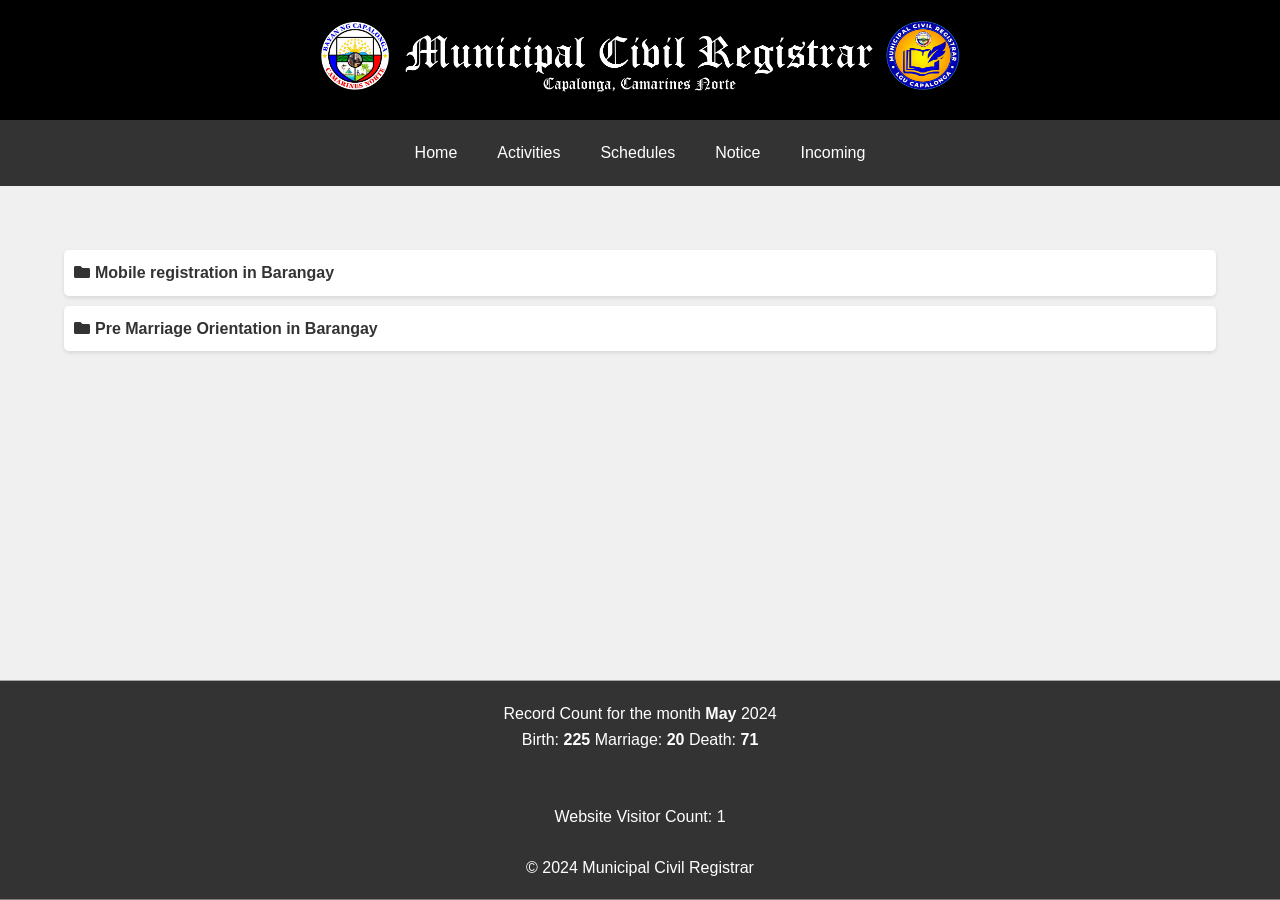
==== activities.html @ b470ba1f "Add files via upload" ====
<!DOCTYPE html>
<html lang="en">
<head>
    <meta charset="UTF-8">
    <link rel="icon" href="resources/mcro_LOGOs.ico" type="image/x-icon">
    <!--
        Todo para kpaga hihiwalayin yung css
    <link rel="stylesheet" href="styles.css"> -->

    <meta name="viewport" content="width=device-width, initial-scale=1.0">
    <title>Municipal Civil Registrar</title>
    <link rel="stylesheet" href="https://cdnjs.cloudflare.com/ajax/libs/font-awesome/5.15.4/css/all.min.css">
    <style>
        /* Basic CSS Reset */
        body, h1, h2, p, ul, li {
            margin: 0;
            padding: 0;
        }
        body {
            font-family: Arial, sans-serif;
            min-height: 100vh; /* Ensure the body stretches to at least the height of the viewport */
            position: relative; /* Needed for the footer to work properly */
            background-color: #f0f0f0;
            line-height: 1.6;
        }
        /* Header Styles */
       /* Header Styles */
        header {
            background-color: #000;
            color: #fff;
            padding: 20px 0;
            text-align: center;
            position: relative; /* Add this to make position adjustments */
        }

        header img {
            max-width: 50%; /* Adjusts the width of the image to fit its container */
            height: auto;
        }
        header h1 {
            font-family: serif;
            font-size: 24px;
            margin-bottom: 5px;
        }
        header p {
            font-size: 12px;
            margin-bottom: 20px;
        }
        /* Navigation Styles */
        nav {
            background-color: #333;
            text-align: center;
            padding: 10px 0;
            display: flex;
            justify-content: center;
        }
        nav a {
            color: #fff;
            text-decoration: none;
            padding: 10px 20px;
            transition: background-color 0.3s;
            display: block;
        }
        nav a:hover {
            background-color: #555;
        }
        .menu-icon {
            display: none;
        }
        /* Main Content Styles */
        main {
            justify-content: space-around;
        }
        
        .gallery {
        list-style-type: none;
        padding-left: 0;
        margin: 5%; 
        
    }
    .gallery .nested img{
        max-width: 30%;
        display: inline-flex;
    }
    .gallery .nested img:hover {
    transform: scale(1.05);
    }
    .gallery li {
        list-style: none;
        margin-bottom: 10px;
        background-color: #fff;
        border-radius: 5px;
        box-shadow: 0 2px 4px rgba(0, 0, 0, 0.1);
    }
    .gallery .folder {
        cursor: pointer;
        font-weight: bold;
        padding: 10px;
        display: block;
        color: #333;
        text-decoration: none;
        transition: background-color 0.3s ease;
    }
    .gallery .folder:hover {
        background-color: #f0f0f0;
    }
    .gallery .nested {
        display: none;
        padding-left: 20px;
    }
    .gallery .nested.open {
        display: block;
    }
    .icon {
        margin-right: 5px;
    }
        
        /* Footer Styles */
        footer {
            background-color: #333;
            color: #fff;
            text-align: center;
            padding: 20px 0;
            top: 100%;
            position: sticky;
            width: 100%;
            
        }
        @media only screen and (max-width: 768px) 
        {
            /* Adjustments for tablets */
            header {
                background-color: #000;
                color: #fff;
                padding: 20px 0;
                text-align: center;
                position: relative; /* Add this to make position adjustments */
            }
            nav {
                display: none;
                position: absolute;
                top: 60px;
                left: 0;
                width: 100%;
                background-color: #333;
                overflow: hidden;
            }
            nav.active {
                display: flex;
                flex-direction: column;
            }
            .menu-icon {
                display: block;
                position: absolute;
                top: 10px;
                right: 10px;
                color: #fff;
                font-size: 20px;
                cursor: pointer;
                border: 1px solid #f0f0f0;
            }
            .menu-icon:hover {
                color: #ccc;
            }
            nav a {
                padding: 10px 0;
            }
            header img {
                max-width: 80%;; /* Adjust the width as per your design preference */
                height: auto;
            }
            main {
                padding: 10px;
            }
            .article {
                width: 100%;
            }
            .gallery .nested img{
                max-width: 90%;
                display: inline-flex;
            }
        
    }
    </style>
</head>
<body>
    <header>
        <a href="index"><img src="resources/mcro inv.png" alt="mcro_LOGOs"></a>
    </header>
    <nav id="navbar">
        <a href="index">Home</a>
        <a href="activities">Activities</a>
        <a href="schedule">Schedules</a>
        <!--<a href="#">Guide</a>---> 
        <a href="notice">Notice</a>
        <a href="Incoming">Incoming</a>
    </nav>
    <span class="menu-icon" onclick="toggleMenu()">☰</span>
    <main>
    <ul class="gallery">
        <li>
            <!--Todo Start Here-->
            <a class="folder" href="#"><i class="fas fa-folder icon"></i>Mobile registration in Barangay</a>
            <ul class="nested">
                <li>
                    <a class="folder" href="#"><i class="fas fa-folder icon"></i>Barangay Binawangan. April 4, 2024</a>
                    <ul class="nested">
                        <img src="Pre marriage orientation in barangays/Mobile registration in barangay binawangan. April 4, 2024/9a089f74-48a7-4e01-a48d-9035b7c56028.jpg" alt="mcro_image">
                        <img src="Pre marriage orientation in barangays/Mobile registration in barangay binawangan. April 4, 2024/bad5b680-c40e-4bf5-abf0-12e666e77c37.jpg" alt="mcro_image">
                        <img src="Pre marriage orientation in barangays/Mobile registration in barangay binawangan. April 4, 2024/ed710449-fbdc-4335-930c-134a84b16e2f.jpg" alt="mcro_image">
                    </ul>
                </li>
                <li>
                    <a class="folder" href="#"><i class="fas fa-folder icon"></i>Barangay Del Pilar. February 20, 2024</a>
                    <ul class="nested">
                        <img src="Pre marriage orientation in barangays/Mobile registration in barangay del Pilar. February 20, 2024/352de14f-f3dd-4864-9c00-0d11141f6a27.jpg" alt="mcro_image">
                        <img src="Pre marriage orientation in barangays/Mobile registration in barangay del Pilar. February 20, 2024/391706ef-db16-49f0-9665-b1a0ef51fe17.jpg" alt="mcro_image">
                        <img src="Pre marriage orientation in barangays/Mobile registration in barangay del Pilar. February 20, 2024/6367d342-960c-4f2b-a54d-292bb591f58c.jpg" alt="mcro_image">
                        <img src="Pre marriage orientation in barangays/Mobile registration in barangay del Pilar. February 20, 2024/dba455a3-a1db-4001-a384-80644cbae71d.jpg" alt="mcro_image">
                    </ul>
                </li>
                <li>
                    <a class="folder" href="#"><i class="fas fa-folder icon"></i>Barangay San Antonio. February 13, 2024</a>
                    <ul class="nested">
                        <img src="Pre marriage orientation in barangays/Mobile registration in barangay San Antonio. February 13, 2024/3b7074f4-0ca3-4145-828c-5e1d0d7a1b54.jpg" alt="mcro_image">
                        <img src="Pre marriage orientation in barangays/Mobile registration in barangay San Antonio. February 13, 2024/e0728ef2-1f0c-409d-8444-5421958ffb88.jpg" alt="mcro_image">
                        <img src="Pre marriage orientation in barangays/Mobile registration in barangay San Antonio. February 13, 2024/ea91bd09-58f8-4ad4-b6da-2fe8211a7f91.jpg" alt="mcro_image">
                        <img src="Pre marriage orientation in barangays/Mobile registration in barangay San Antonio. February 13, 2024/eb6b8384-2f1b-48cf-9d06-5995fe8ed908.jpg" alt="mcro_image">
                    </ul>
                </li>
                <li>
                    <a class="folder" href="#"><i class="fas fa-folder icon"></i>Barangay Tanawan. May 28, 2024</a>
                    <ul class="nested">
                        <img src="Pre marriage orientation in barangays/Mobile Registration in Barangay Tanawan. May 28, 2024/1b263d73-4c95-41b4-8bb1-0af6861fa0c1.jpg" alt="mcro_image">
                        <img src="Pre marriage orientation in barangays/Mobile Registration in Barangay Tanawan. May 28, 2024/2a55d898-4bd0-4df2-89c1-74bf7358cc58.jpg" alt="mcro_image">
                        <img src="Pre marriage orientation in barangays/Mobile Registration in Barangay Tanawan. May 28, 2024/2c68cc1b-fd29-4451-bd58-d831e342928d.jpg" alt="mcro_image">
                        <img src="Pre marriage orientation in barangays/Mobile Registration in Barangay Tanawan. May 28, 2024/02f939ea-f5d0-4baf-b1e8-d9b72102811b.jpg" alt="mcro_image">
                        <img src="Pre marriage orientation in barangays/Mobile Registration in Barangay Tanawan. May 28, 2024/4ab7c1c4-3c66-49ef-bf01-08321c7f13f6.jpg" alt="mcro_image">
                        <img src="Pre marriage orientation in barangays/Mobile Registration in Barangay Tanawan. May 28, 2024/4f02d110-b7ac-4bd0-8cb8-61d963d8b9d9.jpg" alt="mcro_image">
                        <img src="Pre marriage orientation in barangays/Mobile Registration in Barangay Tanawan. May 28, 2024/7eee4941-daf3-4bc8-97fd-4b572bc73b8c.jpg" alt="mcro_image">
                        <img src="Pre marriage orientation in barangays/Mobile Registration in Barangay Tanawan. May 28, 2024/11f08fde-20e3-47e1-a608-e9109475ac9c.jpg" alt="mcro_image">
                        <img src="Pre marriage orientation in barangays/Mobile Registration in Barangay Tanawan. May 28, 2024/86aa9541-c522-4559-82eb-45e38825f3b1.jpg" alt="mcro_image">
                        <img src="Pre marriage orientation in barangays/Mobile Registration in Barangay Tanawan. May 28, 2024/40287ce3-c409-4ef1-9964-84fb70b6e58d.jpg" alt="mcro_image">
                        <img src="Pre marriage orientation in barangays/Mobile Registration in Barangay Tanawan. May 28, 2024/a4f9cc04-c01e-4bb9-b0a7-c01da6526e56.jpg" alt="mcro_image">
                        <img src="Pre marriage orientation in barangays/Mobile Registration in Barangay Tanawan. May 28, 2024/f445f2d7-9c29-4b46-ade3-2c8022cf61c5.jpg" alt="mcro_image">
                    </ul>
            </ul>
        </li>
        <!--Todo End Here-->
        <!--Todo Start Here-->
        <li>
            <a class="folder" href="#"><i class="fas fa-folder icon"></i>Pre Marriage Orientation in Barangay</a>
            <ul class="nested">
                <li>
                    <a class="folder" href="#"><i class="fas fa-folder icon"></i>Barangay San Antonio. February 13, 2024</a>
                    <ul class="nested">
                        <img src="Pre marriage orientation in barangays/Pre Marriage Orientation in Barangay San Antonio. May 23, 2024/01d309dc-2972-42d2-9ff8-11785eadf11c.jpg" alt="mcro_image">
                        <img src="Pre marriage orientation in barangays/Pre Marriage Orientation in Barangay San Antonio. May 23, 2024/4b037086-0953-4c60-98ae-6331e46b4680.jpg" alt="mcro_image">
                        <img src="Pre marriage orientation in barangays/Pre Marriage Orientation in Barangay San Antonio. May 23, 2024/8df8eb21-5c05-4a78-af4e-80229394b8e8.jpg" alt="mcro_image">
                        <img src="Pre marriage orientation in barangays/Pre Marriage Orientation in Barangay San Antonio. May 23, 2024/bf672089-3e02-4019-bd75-fde68d26de26.jpg" alt="mcro_image">
                    </ul>
                </li>
                <li>
                    <a class="folder" href="#"><i class="fas fa-folder icon"></i>Barangay Tanawan. May 28, 2024</a>
                    <ul class="nested">
                        <img src="Pre marriage orientation in barangays/Pre Marriage Orientation in Barangay Tanawan/4c3809c4-e23d-4673-8c9c-a18f9febe1a5.jpg" alt="mcro_image">
                        <img src="Pre marriage orientation in barangays/Pre Marriage Orientation in Barangay Tanawan/c3dcb8fe-293a-48f6-abbb-e002d4c355db.jpg" alt="mcro_image">
                        <img src="Pre marriage orientation in barangays/Pre Marriage Orientation in Barangay Tanawan/d9141b25-6f23-45c4-b8c9-2fa24153bcda.jpg" alt="mcro_image">
                    </ul>
                </li>
            </ul>
        </li>
        <!--Todo End Here-->
</main>
    <script>
    
    // Your JavaScript code here
            //for the mobile nav bar
        function toggleMenu() {
            var navbar = document.getElementById("navbar");
            navbar.classList.toggle("active");
        }
        
            //for the website counter
        function incrementVisitorCount() {
            let count = localStorage.getItem('visitorCount');
            count = parseInt(count) || 0;
            count++;
            localStorage.setItem('visitorCount', count);
            document.getElementById('visitorCount').textContent = count;
        }
        
        window.onload = function() {
            incrementVisitorCount();
        };

        const folders = document.querySelectorAll('.folder');

    folders.forEach(folder => {
        folder.addEventListener('click', () => {
            const nested = folder.nextElementSibling;
            nested.classList.toggle('open');
            const icon = folder.querySelector('.icon');
            icon.classList.toggle('fa-folder');
            icon.classList.toggle('fa-folder-open');
        });
    }
    )
        
    </script>
</body>
<footer>
    <div class="rcrd" >
        <div id="cnt">
            <p>Record Count for the month <b>May</b> 2024</p>
        </div>
        <p>Birth: <b>225</b> Marriage: <b>20</b> Death: <b>71</b></p>
    </div>
    <br> 
        <!--<p>Itong website na ito ay buwanang nag-uupdate </p>
        <p>Pero kung merong mga biglaang announcement o balita ito na pinopost sa itaas </p>-->
    <br>
        <p>Website Visitor Count: <span id="visitorCount">0</span></p>
    <br>
        <p>&copy; 2024 Municipal Civil Registrar</p>
</footer>
</html>
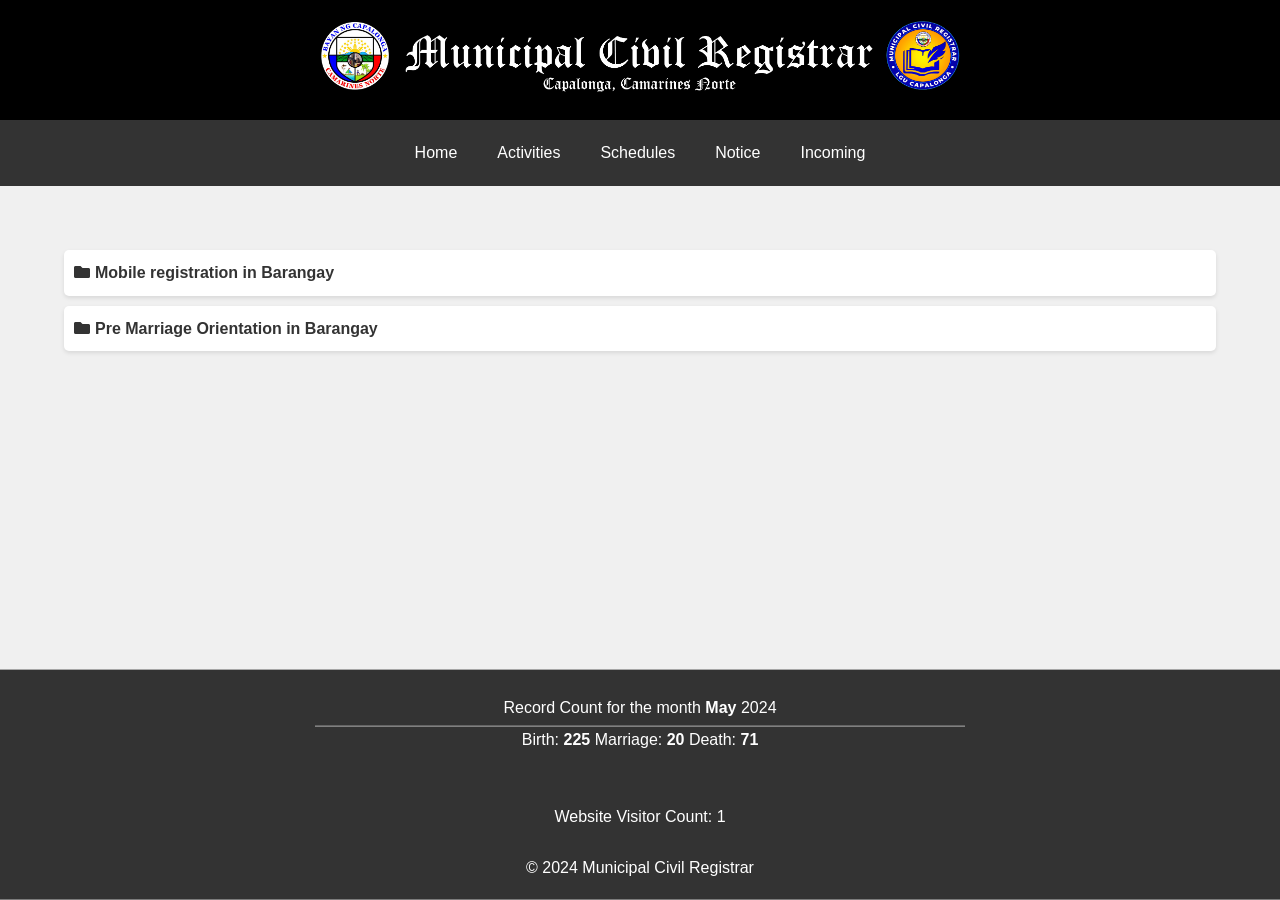
==== commit 3af75d1e: "Add files via upload" ====
--- a/activities.html
+++ b/activities.html
@@ -126,6 +126,14 @@
             width: 100%;
             
         }
+
+        #cnt{
+            margin: auto;
+            width: 50%;
+            padding: 5px;
+            border-bottom: 1px solid #b1b1b1;
+        }
+
         @media only screen and (max-width: 768px) 
         {
             /* Adjustments for tablets */
@@ -150,14 +158,17 @@
                 flex-direction: column;
             }
             .menu-icon {
+                background-color: #555;
                 display: block;
                 position: absolute;
-                top: 10px;
-                right: 10px;
+                top: 80px;
+                text-align: right;
+                padding-left: 90%;
+                padding-right: 10%;
                 color: #fff;
-                font-size: 20px;
+                font-size: 30px;
                 cursor: pointer;
-                border: 1px solid #f0f0f0;
+                
             }
             .menu-icon:hover {
                 color: #ccc;
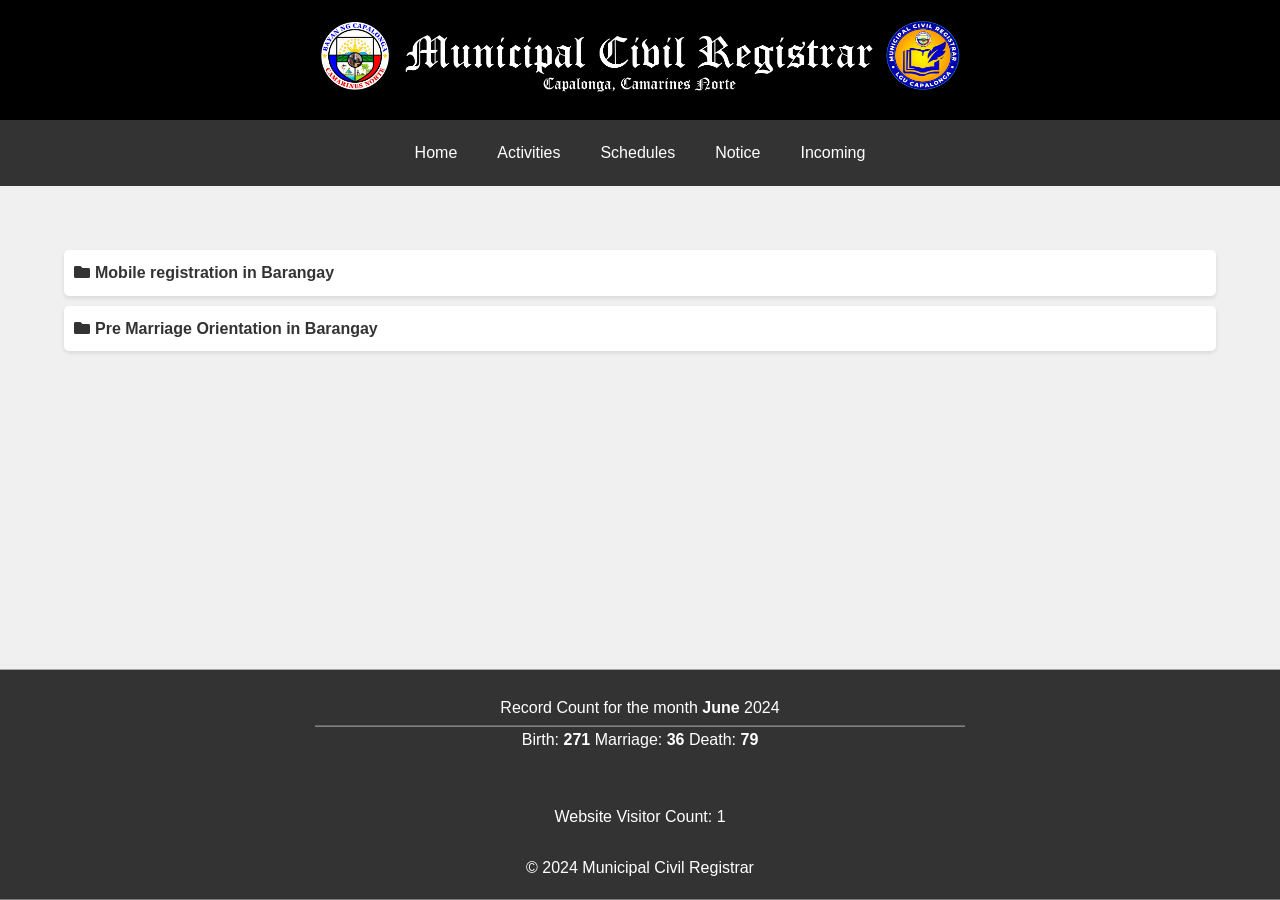
==== commit 88a4625f: "Add files via upload" ====
--- a/activities.html
+++ b/activities.html
@@ -147,7 +147,7 @@
             nav {
                 display: none;
                 position: absolute;
-                top: 60px;
+                top: 125px;
                 left: 0;
                 width: 100%;
                 background-color: #333;
@@ -164,7 +164,7 @@
                 top: 80px;
                 text-align: right;
                 padding-left: 90%;
-                padding-right: 10%;
+                padding-right: 3.5%;
                 color: #fff;
                 font-size: 30px;
                 cursor: pointer;
@@ -186,6 +186,10 @@
             .article {
                 width: 100%;
             }
+            .gallery{
+                padding-top: 15%;
+            }
+
             .gallery .nested img{
                 max-width: 90%;
                 display: inline-flex;
@@ -263,7 +267,7 @@
             <a class="folder" href="#"><i class="fas fa-folder icon"></i>Pre Marriage Orientation in Barangay</a>
             <ul class="nested">
                 <li>
-                    <a class="folder" href="#"><i class="fas fa-folder icon"></i>Barangay San Antonio. February 13, 2024</a>
+                    <a class="folder" href="#"><i class="fas fa-folder icon"></i>Barangay San Antonio. May 23, 2024</a>
                     <ul class="nested">
                         <img src="Pre marriage orientation in barangays/Pre Marriage Orientation in Barangay San Antonio. May 23, 2024/01d309dc-2972-42d2-9ff8-11785eadf11c.jpg" alt="mcro_image">
                         <img src="Pre marriage orientation in barangays/Pre Marriage Orientation in Barangay San Antonio. May 23, 2024/4b037086-0953-4c60-98ae-6331e46b4680.jpg" alt="mcro_image">
@@ -323,9 +327,9 @@
 <footer>
     <div class="rcrd" >
         <div id="cnt">
-            <p>Record Count for the month <b>May</b> 2024</p>
+            <p>Record Count for the month <b>June</b> 2024</p>
         </div>
-        <p>Birth: <b>225</b> Marriage: <b>20</b> Death: <b>71</b></p>
+        <p>Birth: <b>271</b> Marriage: <b>36</b> Death: <b>79</b></p>
     </div>
     <br> 
         <!--<p>Itong website na ito ay buwanang nag-uupdate </p>
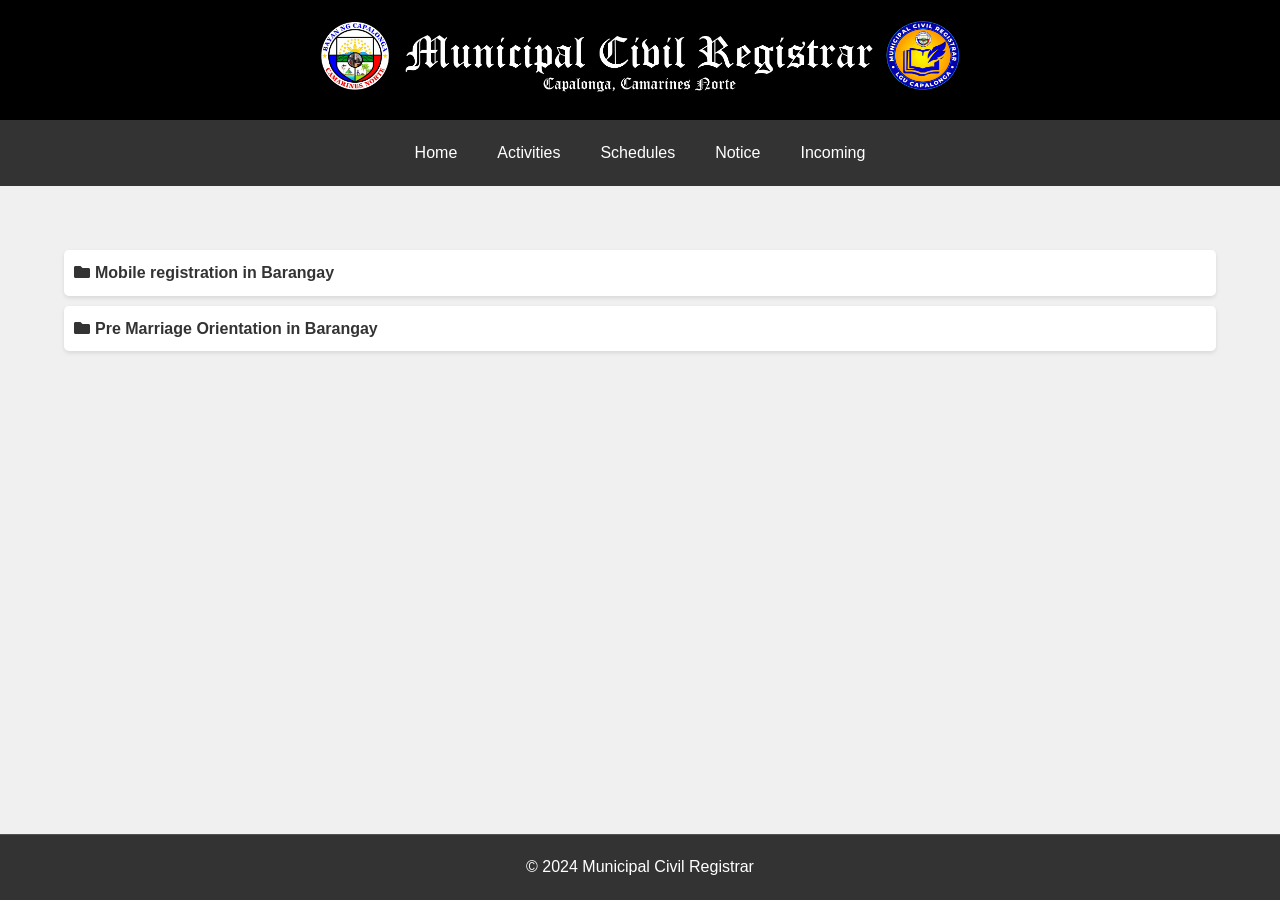
==== commit c14e9cd3: "Update activities.html remove the count for the COLB, COM and COD remove the count for visitor" ====
--- a/activities.html
+++ b/activities.html
@@ -324,19 +324,20 @@
         
     </script>
 </body>
-<footer>
-    <div class="rcrd" >
-        <div id="cnt">
-            <p>Record Count for the month <b>June</b> 2024</p>
+ <footer>
+        <!--<div class="rcrd" >
+            <div id="cnt">
+                <p>Record Count for the month <b>June</b> 2024</p>
+            </div>
+            <p>Birth: <b>271</b> Marriage: <b>36</b> Death: <b>79</b></p>
         </div>
-        <p>Birth: <b>271</b> Marriage: <b>36</b> Death: <b>79</b></p>
-    </div>
-    <br> 
-        <!--<p>Itong website na ito ay buwanang nag-uupdate </p>
-        <p>Pero kung merong mga biglaang announcement o balita ito na pinopost sa itaas </p>-->
-    <br>
-        <p>Website Visitor Count: <span id="visitorCount">0</span></p>
-    <br>
-        <p>&copy; 2024 Municipal Civil Registrar</p>
-</footer>
-</html>+        <br> 
+            <!--<p>Itong website na ito ay buwanang nag-uupdate </p>
+            <p>Pero kung merong mga biglaang announcement o balita ito na pinopost sa itaas </p>-->
+       <!-- <br>
+            <p>Website Visitor Count: <span id="visitorCount">0</span></p>
+        <br>-->
+            <p>&copy; 2024 Municipal Civil Registrar</p>
+    </footer>
+
+</html>
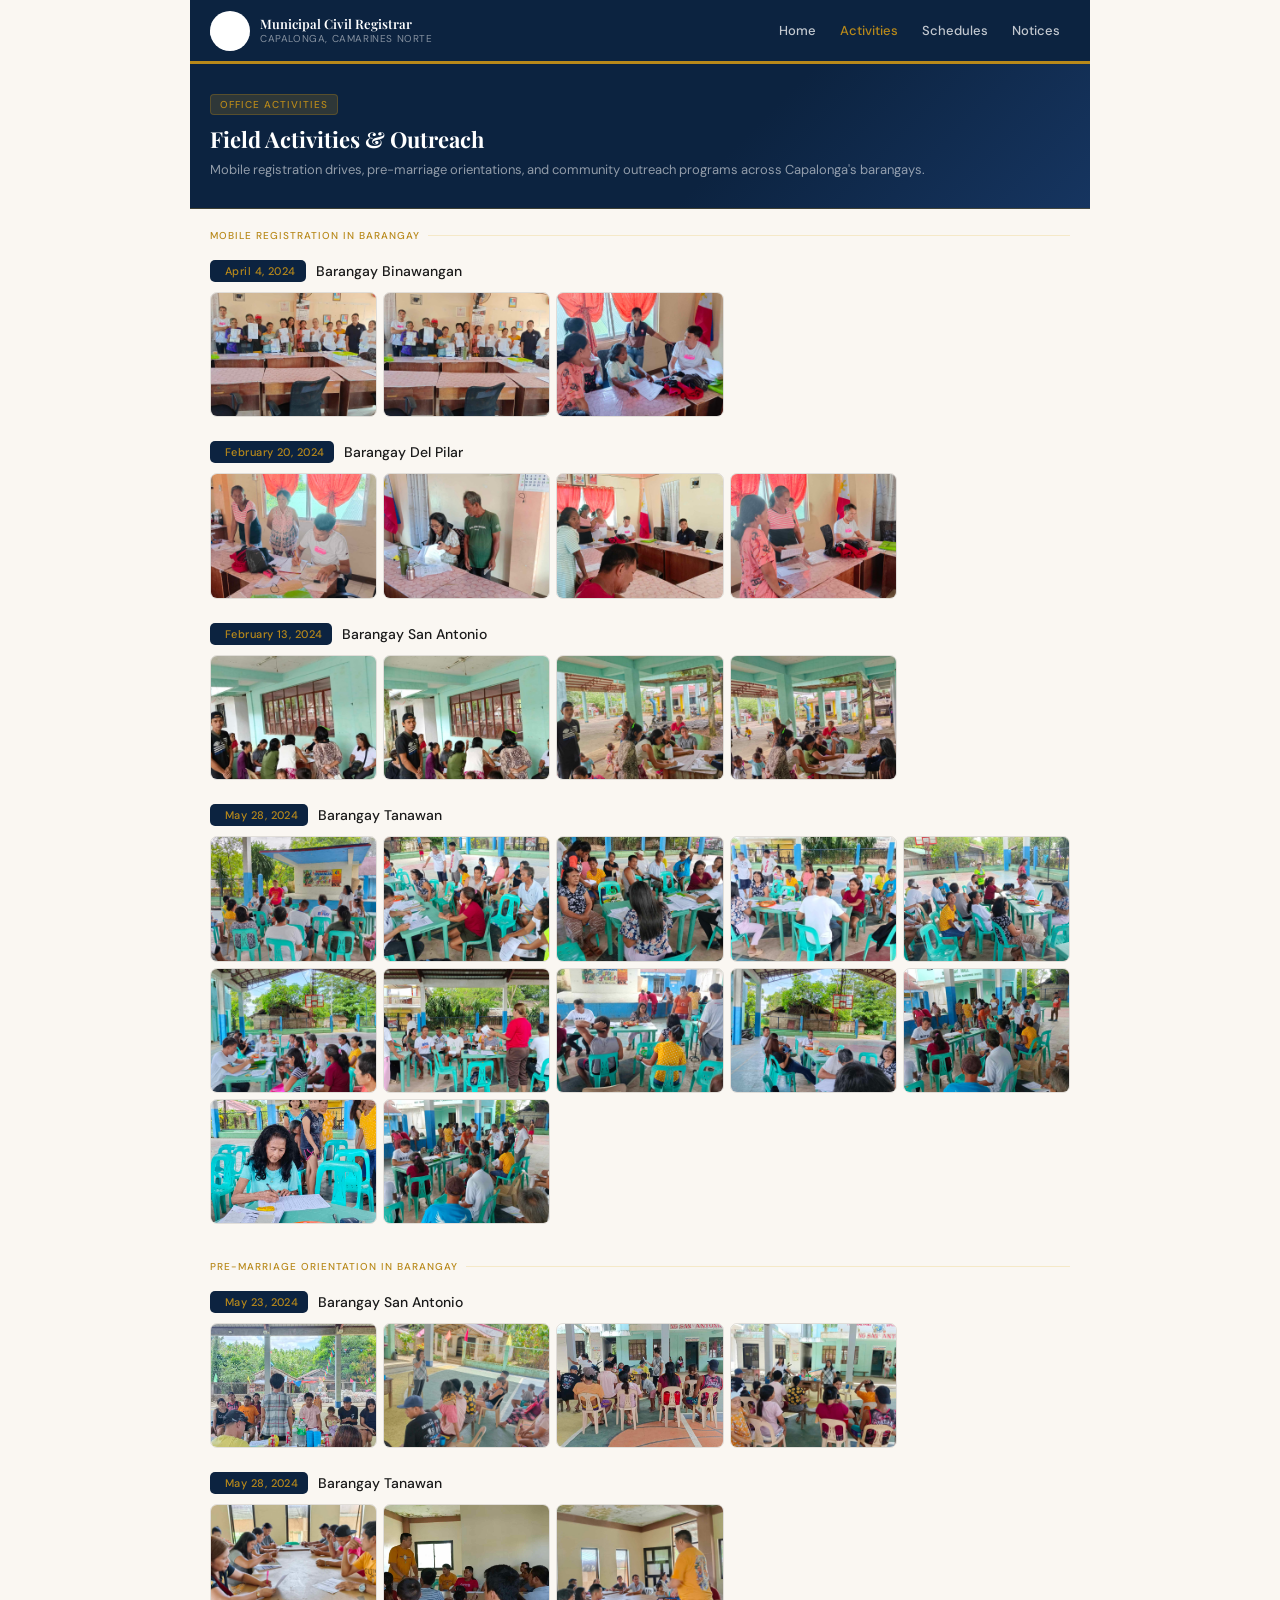
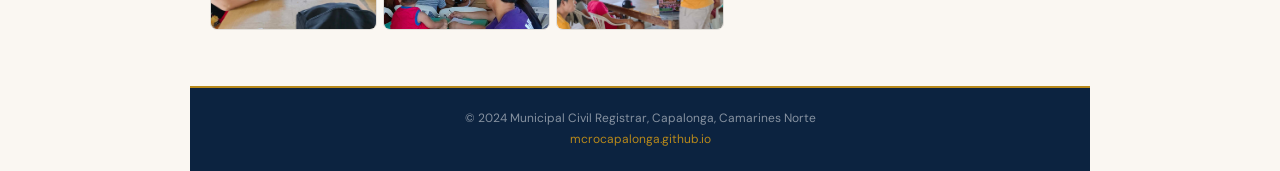
==== commit 272a0d2e: "change the whole code in Update activities.html" ====
--- a/activities.html
+++ b/activities.html
@@ -1,343 +1,295 @@
 <!DOCTYPE html>
 <html lang="en">
 <head>
-    <meta charset="UTF-8">
-    <link rel="icon" href="resources/mcro_LOGOs.ico" type="image/x-icon">
-    <!--
-        Todo para kpaga hihiwalayin yung css
-    <link rel="stylesheet" href="styles.css"> -->
-
-    <meta name="viewport" content="width=device-width, initial-scale=1.0">
-    <title>Municipal Civil Registrar</title>
-    <link rel="stylesheet" href="https://cdnjs.cloudflare.com/ajax/libs/font-awesome/5.15.4/css/all.min.css">
-    <style>
-        /* Basic CSS Reset */
-        body, h1, h2, p, ul, li {
-            margin: 0;
-            padding: 0;
-        }
-        body {
-            font-family: Arial, sans-serif;
-            min-height: 100vh; /* Ensure the body stretches to at least the height of the viewport */
-            position: relative; /* Needed for the footer to work properly */
-            background-color: #f0f0f0;
-            line-height: 1.6;
-        }
-        /* Header Styles */
-       /* Header Styles */
-        header {
-            background-color: #000;
-            color: #fff;
-            padding: 20px 0;
-            text-align: center;
-            position: relative; /* Add this to make position adjustments */
-        }
-
-        header img {
-            max-width: 50%; /* Adjusts the width of the image to fit its container */
-            height: auto;
-        }
-        header h1 {
-            font-family: serif;
-            font-size: 24px;
-            margin-bottom: 5px;
-        }
-        header p {
-            font-size: 12px;
-            margin-bottom: 20px;
-        }
-        /* Navigation Styles */
-        nav {
-            background-color: #333;
-            text-align: center;
-            padding: 10px 0;
-            display: flex;
-            justify-content: center;
-        }
-        nav a {
-            color: #fff;
-            text-decoration: none;
-            padding: 10px 20px;
-            transition: background-color 0.3s;
-            display: block;
-        }
-        nav a:hover {
-            background-color: #555;
-        }
-        .menu-icon {
-            display: none;
-        }
-        /* Main Content Styles */
-        main {
-            justify-content: space-around;
-        }
-        
-        .gallery {
-        list-style-type: none;
-        padding-left: 0;
-        margin: 5%; 
-        
-    }
-    .gallery .nested img{
-        max-width: 30%;
-        display: inline-flex;
-    }
-    .gallery .nested img:hover {
-    transform: scale(1.05);
-    }
-    .gallery li {
-        list-style: none;
-        margin-bottom: 10px;
-        background-color: #fff;
-        border-radius: 5px;
-        box-shadow: 0 2px 4px rgba(0, 0, 0, 0.1);
-    }
-    .gallery .folder {
-        cursor: pointer;
-        font-weight: bold;
-        padding: 10px;
-        display: block;
-        color: #333;
-        text-decoration: none;
-        transition: background-color 0.3s ease;
-    }
-    .gallery .folder:hover {
-        background-color: #f0f0f0;
-    }
-    .gallery .nested {
-        display: none;
-        padding-left: 20px;
-    }
-    .gallery .nested.open {
-        display: block;
-    }
-    .icon {
-        margin-right: 5px;
-    }
-        
-        /* Footer Styles */
-        footer {
-            background-color: #333;
-            color: #fff;
-            text-align: center;
-            padding: 20px 0;
-            top: 100%;
-            position: sticky;
-            width: 100%;
-            
-        }
-
-        #cnt{
-            margin: auto;
-            width: 50%;
-            padding: 5px;
-            border-bottom: 1px solid #b1b1b1;
-        }
-
-        @media only screen and (max-width: 768px) 
-        {
-            /* Adjustments for tablets */
-            header {
-                background-color: #000;
-                color: #fff;
-                padding: 20px 0;
-                text-align: center;
-                position: relative; /* Add this to make position adjustments */
-            }
-            nav {
-                display: none;
-                position: absolute;
-                top: 125px;
-                left: 0;
-                width: 100%;
-                background-color: #333;
-                overflow: hidden;
-            }
-            nav.active {
-                display: flex;
-                flex-direction: column;
-            }
-            .menu-icon {
-                background-color: #555;
-                display: block;
-                position: absolute;
-                top: 80px;
-                text-align: right;
-                padding-left: 90%;
-                padding-right: 3.5%;
-                color: #fff;
-                font-size: 30px;
-                cursor: pointer;
-                
-            }
-            .menu-icon:hover {
-                color: #ccc;
-            }
-            nav a {
-                padding: 10px 0;
-            }
-            header img {
-                max-width: 80%;; /* Adjust the width as per your design preference */
-                height: auto;
-            }
-            main {
-                padding: 10px;
-            }
-            .article {
-                width: 100%;
-            }
-            .gallery{
-                padding-top: 15%;
-            }
-
-            .gallery .nested img{
-                max-width: 90%;
-                display: inline-flex;
-            }
-        
-    }
-    </style>
+  <meta charset="UTF-8" />
+  <meta name="viewport" content="width=device-width, initial-scale=1.0" />
+  <title>Activities — Municipal Civil Registrar</title>
+  <link rel="stylesheet" href="https://cdn.jsdelivr.net/npm/@tabler/icons-webfont@latest/tabler-icons.min.css" />
+  <link href="https://fonts.googleapis.com/css2?family=Playfair+Display:wght@600;700&family=DM+Sans:wght@400;500&display=swap" rel="stylesheet" />
+  <style>
+    * { box-sizing: border-box; margin: 0; padding: 0; }
+    :root {
+      --navy: #0C2340; --gold: #B8891A; --gold-light: #F5E9C8;
+      --cream: #FAF7F2; --text: #1A1A1A; --muted: #5A5A5A; --border: rgba(0,0,0,0.1);
+    }
+    body { background: var(--cream); font-family: 'DM Sans', sans-serif; color: var(--text); -webkit-font-smoothing: antialiased; }
+    .site { max-width: 900px; margin: 0 auto; }
+    .header {
+      background: var(--navy); padding: 0 1.25rem;
+      display: flex; align-items: center; justify-content: space-between;
+      border-bottom: 3px solid var(--gold); min-height: 64px;
+      position: relative; z-index: 100;
+    }
+    .header-brand { display: flex; align-items: center; gap: 10px; }
+    .header-logo {
+      width: 40px; height: 40px; background: white; border-radius: 50%;
+      display: flex; align-items: center; justify-content: center;
+      font-family: 'Playfair Display', serif; font-size: 16px; font-weight: 700; color: var(--navy);
+      flex-shrink: 0; overflow: hidden;
+    }
+    .header-logo img { width: 100%; height: 100%; object-fit: cover; }
+    .header-title { font-family: 'Playfair Display', serif; font-size: 13px; font-weight: 600; color: white; line-height: 1.25; }
+    .header-subtitle { font-size: 10px; color: rgba(255,255,255,0.5); letter-spacing: 0.06em; text-transform: uppercase; }
+    .desktop-nav { display: flex; gap: 4px; }
+    .desktop-nav a {
+      color: rgba(255,255,255,0.75); text-decoration: none;
+      font-size: 13px; font-weight: 500; padding: 6px 10px; border-radius: 6px;
+      transition: background 0.15s, color 0.15s;
+    }
+    .desktop-nav a:hover { background: rgba(255,255,255,0.1); color: white; }
+    .desktop-nav a.active { color: var(--gold); }
+    .hamburger {
+      display: none; background: none; border: none; cursor: pointer;
+      color: white; font-size: 24px; padding: 4px; line-height: 1;
+    }
+    .mobile-nav {
+      display: none; flex-direction: column;
+      background: var(--navy); border-top: 1px solid rgba(255,255,255,0.08);
+      position: absolute; top: 100%; left: 0; right: 0; z-index: 99;
+      box-shadow: 0 8px 24px rgba(0,0,0,0.3);
+    }
+    .mobile-nav.open { display: flex; }
+    .mobile-nav a {
+      color: rgba(255,255,255,0.8); text-decoration: none;
+      font-size: 15px; font-weight: 500; padding: 15px 1.25rem;
+      border-bottom: 1px solid rgba(255,255,255,0.06);
+    }
+    .mobile-nav a.active { color: var(--gold); }
+
+    .hero {
+      background: linear-gradient(135deg, #0C2340 60%, #163560);
+      padding: 1.75rem 1.25rem; border-bottom: 1px solid rgba(184,137,26,0.3);
+    }
+    .hero-label {
+      display: inline-block; background: rgba(184,137,26,0.2); color: var(--gold);
+      font-size: 10px; font-weight: 500; letter-spacing: 0.1em; text-transform: uppercase;
+      padding: 3px 9px; border-radius: 4px; margin-bottom: 10px;
+      border: 1px solid rgba(184,137,26,0.3);
+    }
+    .hero h1 { font-family: 'Playfair Display', serif; font-size: 22px; color: white; line-height: 1.3; margin-bottom: 6px; }
+    .hero p { color: rgba(255,255,255,0.55); font-size: 13px; line-height: 1.6; }
+
+    .page-body { padding: 1.25rem; }
+    .section-label {
+      font-size: 10px; font-weight: 500; letter-spacing: 0.1em;
+      text-transform: uppercase; color: var(--gold);
+      margin-bottom: 1.1rem; display: flex; align-items: center; gap: 8px;
+    }
+    .section-label::after { content: ''; flex: 1; height: 1px; background: var(--gold-light); }
+
+    .activity-group { margin-bottom: 2.25rem; }
+    .event-block { margin-bottom: 1.5rem; }
+    .event-header {
+      display: flex; align-items: center; gap: 10px; margin-bottom: 10px;
+      flex-wrap: wrap;
+    }
+    .event-date-badge {
+      background: var(--navy); color: var(--gold);
+      font-size: 11px; font-weight: 500; padding: 4px 10px;
+      border-radius: 5px; white-space: nowrap; letter-spacing: 0.04em;
+      display: flex; align-items: center; gap: 5px;
+    }
+    .event-title { font-size: 14px; font-weight: 500; color: var(--text); }
+
+    .photo-grid {
+      display: grid;
+      grid-template-columns: repeat(auto-fill, minmax(150px, 1fr));
+      gap: 6px;
+    }
+    .photo-grid img {
+      width: 100%; aspect-ratio: 4/3; object-fit: cover;
+      border-radius: 7px; border: 0.5px solid var(--border);
+      cursor: pointer; transition: opacity 0.15s;
+    }
+    .photo-grid img:hover { opacity: 0.85; }
+
+    /* LIGHTBOX */
+    .lightbox {
+      display: none; position: fixed; inset: 0;
+      background: rgba(0,0,0,0.9); z-index: 999;
+      align-items: center; justify-content: center;
+      padding: 1rem;
+    }
+    .lightbox.open { display: flex; }
+    .lightbox img { max-width: 100%; max-height: 90vh; border-radius: 8px; object-fit: contain; }
+    .lightbox-close {
+      position: fixed; top: 1rem; right: 1rem;
+      background: white; border: none; border-radius: 50%;
+      width: 36px; height: 36px; cursor: pointer;
+      display: flex; align-items: center; justify-content: center;
+      font-size: 18px; color: var(--navy);
+    }
+
+    .footer {
+      background: var(--navy); color: rgba(255,255,255,0.5);
+      font-size: 12px; text-align: center; line-height: 1.8;
+      padding: 1.25rem; border-top: 2px solid var(--gold);
+    }
+    .footer a { color: var(--gold); text-decoration: none; }
+
+    @media (max-width: 640px) {
+      .desktop-nav { display: none; }
+      .hamburger { display: block; }
+      .photo-grid { grid-template-columns: repeat(2, 1fr); }
+    }
+    @media (min-width: 641px) {
+      .hamburger { display: none; }
+      .mobile-nav { display: none !important; }
+    }
+  </style>
 </head>
 <body>
-    <header>
-        <a href="index"><img src="resources/mcro inv.png" alt="mcro_LOGOs"></a>
-    </header>
-    <nav id="navbar">
-        <a href="index">Home</a>
-        <a href="activities">Activities</a>
-        <a href="schedule">Schedules</a>
-        <!--<a href="#">Guide</a>---> 
-        <a href="notice">Notice</a>
-        <a href="Incoming">Incoming</a>
+<div class="site">
+  <header class="header">
+    <div class="header-brand">
+      <div class="header-logo">
+        <img src="https://mcrocapalonga.github.io/info/resources/mcro inv.png" alt="MCRO Logo" onerror="this.style.display='none';this.parentNode.textContent='CR'" />
+      </div>
+      <div>
+        <div class="header-title">Municipal Civil Registrar</div>
+        <div class="header-subtitle">Capalonga, Camarines Norte</div>
+      </div>
+    </div>
+    <nav class="desktop-nav">
+      <a href="index.html">Home</a>
+      <a href="activities.html" class="active">Activities</a>
+      <a href="schedule.html">Schedules</a>
+      <a href="notice.html">Notices</a>
     </nav>
-    <span class="menu-icon" onclick="toggleMenu()">☰</span>
-    <main>
-    <ul class="gallery">
-        <li>
-            <!--Todo Start Here-->
-            <a class="folder" href="#"><i class="fas fa-folder icon"></i>Mobile registration in Barangay</a>
-            <ul class="nested">
-                <li>
-                    <a class="folder" href="#"><i class="fas fa-folder icon"></i>Barangay Binawangan. April 4, 2024</a>
-                    <ul class="nested">
-                        <img src="Pre marriage orientation in barangays/Mobile registration in barangay binawangan. April 4, 2024/9a089f74-48a7-4e01-a48d-9035b7c56028.jpg" alt="mcro_image">
-                        <img src="Pre marriage orientation in barangays/Mobile registration in barangay binawangan. April 4, 2024/bad5b680-c40e-4bf5-abf0-12e666e77c37.jpg" alt="mcro_image">
-                        <img src="Pre marriage orientation in barangays/Mobile registration in barangay binawangan. April 4, 2024/ed710449-fbdc-4335-930c-134a84b16e2f.jpg" alt="mcro_image">
-                    </ul>
-                </li>
-                <li>
-                    <a class="folder" href="#"><i class="fas fa-folder icon"></i>Barangay Del Pilar. February 20, 2024</a>
-                    <ul class="nested">
-                        <img src="Pre marriage orientation in barangays/Mobile registration in barangay del Pilar. February 20, 2024/352de14f-f3dd-4864-9c00-0d11141f6a27.jpg" alt="mcro_image">
-                        <img src="Pre marriage orientation in barangays/Mobile registration in barangay del Pilar. February 20, 2024/391706ef-db16-49f0-9665-b1a0ef51fe17.jpg" alt="mcro_image">
-                        <img src="Pre marriage orientation in barangays/Mobile registration in barangay del Pilar. February 20, 2024/6367d342-960c-4f2b-a54d-292bb591f58c.jpg" alt="mcro_image">
-                        <img src="Pre marriage orientation in barangays/Mobile registration in barangay del Pilar. February 20, 2024/dba455a3-a1db-4001-a384-80644cbae71d.jpg" alt="mcro_image">
-                    </ul>
-                </li>
-                <li>
-                    <a class="folder" href="#"><i class="fas fa-folder icon"></i>Barangay San Antonio. February 13, 2024</a>
-                    <ul class="nested">
-                        <img src="Pre marriage orientation in barangays/Mobile registration in barangay San Antonio. February 13, 2024/3b7074f4-0ca3-4145-828c-5e1d0d7a1b54.jpg" alt="mcro_image">
-                        <img src="Pre marriage orientation in barangays/Mobile registration in barangay San Antonio. February 13, 2024/e0728ef2-1f0c-409d-8444-5421958ffb88.jpg" alt="mcro_image">
-                        <img src="Pre marriage orientation in barangays/Mobile registration in barangay San Antonio. February 13, 2024/ea91bd09-58f8-4ad4-b6da-2fe8211a7f91.jpg" alt="mcro_image">
-                        <img src="Pre marriage orientation in barangays/Mobile registration in barangay San Antonio. February 13, 2024/eb6b8384-2f1b-48cf-9d06-5995fe8ed908.jpg" alt="mcro_image">
-                    </ul>
-                </li>
-                <li>
-                    <a class="folder" href="#"><i class="fas fa-folder icon"></i>Barangay Tanawan. May 28, 2024</a>
-                    <ul class="nested">
-                        <img src="Pre marriage orientation in barangays/Mobile Registration in Barangay Tanawan. May 28, 2024/1b263d73-4c95-41b4-8bb1-0af6861fa0c1.jpg" alt="mcro_image">
-                        <img src="Pre marriage orientation in barangays/Mobile Registration in Barangay Tanawan. May 28, 2024/2a55d898-4bd0-4df2-89c1-74bf7358cc58.jpg" alt="mcro_image">
-                        <img src="Pre marriage orientation in barangays/Mobile Registration in Barangay Tanawan. May 28, 2024/2c68cc1b-fd29-4451-bd58-d831e342928d.jpg" alt="mcro_image">
-                        <img src="Pre marriage orientation in barangays/Mobile Registration in Barangay Tanawan. May 28, 2024/02f939ea-f5d0-4baf-b1e8-d9b72102811b.jpg" alt="mcro_image">
-                        <img src="Pre marriage orientation in barangays/Mobile Registration in Barangay Tanawan. May 28, 2024/4ab7c1c4-3c66-49ef-bf01-08321c7f13f6.jpg" alt="mcro_image">
-                        <img src="Pre marriage orientation in barangays/Mobile Registration in Barangay Tanawan. May 28, 2024/4f02d110-b7ac-4bd0-8cb8-61d963d8b9d9.jpg" alt="mcro_image">
-                        <img src="Pre marriage orientation in barangays/Mobile Registration in Barangay Tanawan. May 28, 2024/7eee4941-daf3-4bc8-97fd-4b572bc73b8c.jpg" alt="mcro_image">
-                        <img src="Pre marriage orientation in barangays/Mobile Registration in Barangay Tanawan. May 28, 2024/11f08fde-20e3-47e1-a608-e9109475ac9c.jpg" alt="mcro_image">
-                        <img src="Pre marriage orientation in barangays/Mobile Registration in Barangay Tanawan. May 28, 2024/86aa9541-c522-4559-82eb-45e38825f3b1.jpg" alt="mcro_image">
-                        <img src="Pre marriage orientation in barangays/Mobile Registration in Barangay Tanawan. May 28, 2024/40287ce3-c409-4ef1-9964-84fb70b6e58d.jpg" alt="mcro_image">
-                        <img src="Pre marriage orientation in barangays/Mobile Registration in Barangay Tanawan. May 28, 2024/a4f9cc04-c01e-4bb9-b0a7-c01da6526e56.jpg" alt="mcro_image">
-                        <img src="Pre marriage orientation in barangays/Mobile Registration in Barangay Tanawan. May 28, 2024/f445f2d7-9c29-4b46-ade3-2c8022cf61c5.jpg" alt="mcro_image">
-                    </ul>
-            </ul>
-        </li>
-        <!--Todo End Here-->
-        <!--Todo Start Here-->
-        <li>
-            <a class="folder" href="#"><i class="fas fa-folder icon"></i>Pre Marriage Orientation in Barangay</a>
-            <ul class="nested">
-                <li>
-                    <a class="folder" href="#"><i class="fas fa-folder icon"></i>Barangay San Antonio. May 23, 2024</a>
-                    <ul class="nested">
-                        <img src="Pre marriage orientation in barangays/Pre Marriage Orientation in Barangay San Antonio. May 23, 2024/01d309dc-2972-42d2-9ff8-11785eadf11c.jpg" alt="mcro_image">
-                        <img src="Pre marriage orientation in barangays/Pre Marriage Orientation in Barangay San Antonio. May 23, 2024/4b037086-0953-4c60-98ae-6331e46b4680.jpg" alt="mcro_image">
-                        <img src="Pre marriage orientation in barangays/Pre Marriage Orientation in Barangay San Antonio. May 23, 2024/8df8eb21-5c05-4a78-af4e-80229394b8e8.jpg" alt="mcro_image">
-                        <img src="Pre marriage orientation in barangays/Pre Marriage Orientation in Barangay San Antonio. May 23, 2024/bf672089-3e02-4019-bd75-fde68d26de26.jpg" alt="mcro_image">
-                    </ul>
-                </li>
-                <li>
-                    <a class="folder" href="#"><i class="fas fa-folder icon"></i>Barangay Tanawan. May 28, 2024</a>
-                    <ul class="nested">
-                        <img src="Pre marriage orientation in barangays/Pre Marriage Orientation in Barangay Tanawan/4c3809c4-e23d-4673-8c9c-a18f9febe1a5.jpg" alt="mcro_image">
-                        <img src="Pre marriage orientation in barangays/Pre Marriage Orientation in Barangay Tanawan/c3dcb8fe-293a-48f6-abbb-e002d4c355db.jpg" alt="mcro_image">
-                        <img src="Pre marriage orientation in barangays/Pre Marriage Orientation in Barangay Tanawan/d9141b25-6f23-45c4-b8c9-2fa24153bcda.jpg" alt="mcro_image">
-                    </ul>
-                </li>
-            </ul>
-        </li>
-        <!--Todo End Here-->
-</main>
-    <script>
-    
-    // Your JavaScript code here
-            //for the mobile nav bar
-        function toggleMenu() {
-            var navbar = document.getElementById("navbar");
-            navbar.classList.toggle("active");
-        }
-        
-            //for the website counter
-        function incrementVisitorCount() {
-            let count = localStorage.getItem('visitorCount');
-            count = parseInt(count) || 0;
-            count++;
-            localStorage.setItem('visitorCount', count);
-            document.getElementById('visitorCount').textContent = count;
-        }
-        
-        window.onload = function() {
-            incrementVisitorCount();
-        };
-
-        const folders = document.querySelectorAll('.folder');
-
-    folders.forEach(folder => {
-        folder.addEventListener('click', () => {
-            const nested = folder.nextElementSibling;
-            nested.classList.toggle('open');
-            const icon = folder.querySelector('.icon');
-            icon.classList.toggle('fa-folder');
-            icon.classList.toggle('fa-folder-open');
-        });
-    }
-    )
-        
-    </script>
+    <button class="hamburger" onclick="toggleNav()" aria-label="Menu"><i class="ti ti-menu-2"></i></button>
+  </header>
+  <nav class="mobile-nav" id="mobileNav">
+    <a href="index.html">🏠 Home</a>
+    <a href="activities.html" class="active">📸 Activities</a>
+    <a href="schedule.html">📅 Schedules</a>
+    <a href="notice.html">📋 Notices</a>
+  </nav>
+
+  <div class="hero">
+    <div class="hero-label">Office Activities</div>
+    <h1>Field Activities & Outreach</h1>
+    <p>Mobile registration drives, pre-marriage orientations, and community outreach programs across Capalonga's barangays.</p>
+  </div>
+
+  <div class="page-body">
+
+    <div class="activity-group">
+      <div class="section-label">Mobile Registration in Barangay</div>
+
+      <div class="event-block">
+        <div class="event-header">
+          <span class="event-date-badge"><i class="ti ti-calendar"></i> April 4, 2024</span>
+          <span class="event-title">Barangay Binawangan</span>
+        </div>
+        <div class="photo-grid">
+          <img src="https://mcrocapalonga.github.io/info/Pre marriage orientation in barangays/Mobile registration in barangay binawangan. April 4, 2024/9a089f74-48a7-4e01-a48d-9035b7c56028.jpg" alt="Binawangan 1" onclick="openLightbox(this)" />
+          <img src="https://mcrocapalonga.github.io/info/Pre marriage orientation in barangays/Mobile registration in barangay binawangan. April 4, 2024/bad5b680-c40e-4bf5-abf0-12e666e77c37.jpg" alt="Binawangan 2" onclick="openLightbox(this)" />
+          <img src="https://mcrocapalonga.github.io/info/Pre marriage orientation in barangays/Mobile registration in barangay binawangan. April 4, 2024/ed710449-fbdc-4335-930c-134a84b16e2f.jpg" alt="Binawangan 3" onclick="openLightbox(this)" />
+        </div>
+      </div>
+
+      <div class="event-block">
+        <div class="event-header">
+          <span class="event-date-badge"><i class="ti ti-calendar"></i> February 20, 2024</span>
+          <span class="event-title">Barangay Del Pilar</span>
+        </div>
+        <div class="photo-grid">
+          <img src="https://mcrocapalonga.github.io/info/Pre marriage orientation in barangays/Mobile registration in barangay del Pilar. February 20, 2024/352de14f-f3dd-4864-9c00-0d11141f6a27.jpg" alt="Del Pilar 1" onclick="openLightbox(this)" />
+          <img src="https://mcrocapalonga.github.io/info/Pre marriage orientation in barangays/Mobile registration in barangay del Pilar. February 20, 2024/391706ef-db16-49f0-9665-b1a0ef51fe17.jpg" alt="Del Pilar 2" onclick="openLightbox(this)" />
+          <img src="https://mcrocapalonga.github.io/info/Pre marriage orientation in barangays/Mobile registration in barangay del Pilar. February 20, 2024/6367d342-960c-4f2b-a54d-292bb591f58c.jpg" alt="Del Pilar 3" onclick="openLightbox(this)" />
+          <img src="https://mcrocapalonga.github.io/info/Pre marriage orientation in barangays/Mobile registration in barangay del Pilar. February 20, 2024/dba455a3-a1db-4001-a384-80644cbae71d.jpg" alt="Del Pilar 4" onclick="openLightbox(this)" />
+        </div>
+      </div>
+
+      <div class="event-block">
+        <div class="event-header">
+          <span class="event-date-badge"><i class="ti ti-calendar"></i> February 13, 2024</span>
+          <span class="event-title">Barangay San Antonio</span>
+        </div>
+        <div class="photo-grid">
+          <img src="https://mcrocapalonga.github.io/info/Pre marriage orientation in barangays/Mobile registration in barangay San Antonio. February 13, 2024/3b7074f4-0ca3-4145-828c-5e1d0d7a1b54.jpg" alt="San Antonio 1" onclick="openLightbox(this)" />
+          <img src="https://mcrocapalonga.github.io/info/Pre marriage orientation in barangays/Mobile registration in barangay San Antonio. February 13, 2024/e0728ef2-1f0c-409d-8444-5421958ffb88.jpg" alt="San Antonio 2" onclick="openLightbox(this)" />
+          <img src="https://mcrocapalonga.github.io/info/Pre marriage orientation in barangays/Mobile registration in barangay San Antonio. February 13, 2024/ea91bd09-58f8-4ad4-b6da-2fe8211a7f91.jpg" alt="San Antonio 3" onclick="openLightbox(this)" />
+          <img src="https://mcrocapalonga.github.io/info/Pre marriage orientation in barangays/Mobile registration in barangay San Antonio. February 13, 2024/eb6b8384-2f1b-48cf-9d06-5995fe8ed908.jpg" alt="San Antonio 4" onclick="openLightbox(this)" />
+        </div>
+      </div>
+
+      <div class="event-block">
+        <div class="event-header">
+          <span class="event-date-badge"><i class="ti ti-calendar"></i> May 28, 2024</span>
+          <span class="event-title">Barangay Tanawan</span>
+        </div>
+        <div class="photo-grid">
+          <img src="https://mcrocapalonga.github.io/info/Pre marriage orientation in barangays/Mobile Registration in Barangay Tanawan. May 28, 2024/1b263d73-4c95-41b4-8bb1-0af6861fa0c1.jpg" alt="Tanawan 1" onclick="openLightbox(this)" />
+          <img src="https://mcrocapalonga.github.io/info/Pre marriage orientation in barangays/Mobile Registration in Barangay Tanawan. May 28, 2024/2a55d898-4bd0-4df2-89c1-74bf7358cc58.jpg" alt="Tanawan 2" onclick="openLightbox(this)" />
+          <img src="https://mcrocapalonga.github.io/info/Pre marriage orientation in barangays/Mobile Registration in Barangay Tanawan. May 28, 2024/2c68cc1b-fd29-4451-bd58-d831e342928d.jpg" alt="Tanawan 3" onclick="openLightbox(this)" />
+          <img src="https://mcrocapalonga.github.io/info/Pre marriage orientation in barangays/Mobile Registration in Barangay Tanawan. May 28, 2024/02f939ea-f5d0-4baf-b1e8-d9b72102811b.jpg" alt="Tanawan 4" onclick="openLightbox(this)" />
+          <img src="https://mcrocapalonga.github.io/info/Pre marriage orientation in barangays/Mobile Registration in Barangay Tanawan. May 28, 2024/4ab7c1c4-3c66-49ef-bf01-08321c7f13f6.jpg" alt="Tanawan 5" onclick="openLightbox(this)" />
+          <img src="https://mcrocapalonga.github.io/info/Pre marriage orientation in barangays/Mobile Registration in Barangay Tanawan. May 28, 2024/4f02d110-b7ac-4bd0-8cb8-61d963d8b9d9.jpg" alt="Tanawan 6" onclick="openLightbox(this)" />
+          <img src="https://mcrocapalonga.github.io/info/Pre marriage orientation in barangays/Mobile Registration in Barangay Tanawan. May 28, 2024/7eee4941-daf3-4bc8-97fd-4b572bc73b8c.jpg" alt="Tanawan 7" onclick="openLightbox(this)" />
+          <img src="https://mcrocapalonga.github.io/info/Pre marriage orientation in barangays/Mobile Registration in Barangay Tanawan. May 28, 2024/11f08fde-20e3-47e1-a608-e9109475ac9c.jpg" alt="Tanawan 8" onclick="openLightbox(this)" />
+          <img src="https://mcrocapalonga.github.io/info/Pre marriage orientation in barangays/Mobile Registration in Barangay Tanawan. May 28, 2024/86aa9541-c522-4559-82eb-45e38825f3b1.jpg" alt="Tanawan 9" onclick="openLightbox(this)" />
+          <img src="https://mcrocapalonga.github.io/info/Pre marriage orientation in barangays/Mobile Registration in Barangay Tanawan. May 28, 2024/40287ce3-c409-4ef1-9964-84fb70b6e58d.jpg" alt="Tanawan 10" onclick="openLightbox(this)" />
+          <img src="https://mcrocapalonga.github.io/info/Pre marriage orientation in barangays/Mobile Registration in Barangay Tanawan. May 28, 2024/a4f9cc04-c01e-4bb9-b0a7-c01da6526e56.jpg" alt="Tanawan 11" onclick="openLightbox(this)" />
+          <img src="https://mcrocapalonga.github.io/info/Pre marriage orientation in barangays/Mobile Registration in Barangay Tanawan. May 28, 2024/f445f2d7-9c29-4b46-ade3-2c8022cf61c5.jpg" alt="Tanawan 12" onclick="openLightbox(this)" />
+        </div>
+      </div>
+    </div>
+
+    <div class="activity-group">
+      <div class="section-label">Pre-Marriage Orientation in Barangay</div>
+
+      <div class="event-block">
+        <div class="event-header">
+          <span class="event-date-badge"><i class="ti ti-calendar"></i> May 23, 2024</span>
+          <span class="event-title">Barangay San Antonio</span>
+        </div>
+        <div class="photo-grid">
+          <img src="https://mcrocapalonga.github.io/info/Pre marriage orientation in barangays/Pre Marriage Orientation in Barangay San Antonio. May 23, 2024/01d309dc-2972-42d2-9ff8-11785eadf11c.jpg" alt="PMO San Antonio 1" onclick="openLightbox(this)" />
+          <img src="https://mcrocapalonga.github.io/info/Pre marriage orientation in barangays/Pre Marriage Orientation in Barangay San Antonio. May 23, 2024/4b037086-0953-4c60-98ae-6331e46b4680.jpg" alt="PMO San Antonio 2" onclick="openLightbox(this)" />
+          <img src="https://mcrocapalonga.github.io/info/Pre marriage orientation in barangays/Pre Marriage Orientation in Barangay San Antonio. May 23, 2024/8df8eb21-5c05-4a78-af4e-80229394b8e8.jpg" alt="PMO San Antonio 3" onclick="openLightbox(this)" />
+          <img src="https://mcrocapalonga.github.io/info/Pre marriage orientation in barangays/Pre Marriage Orientation in Barangay San Antonio. May 23, 2024/bf672089-3e02-4019-bd75-fde68d26de26.jpg" alt="PMO San Antonio 4" onclick="openLightbox(this)" />
+        </div>
+      </div>
+
+      <div class="event-block">
+        <div class="event-header">
+          <span class="event-date-badge"><i class="ti ti-calendar"></i> May 28, 2024</span>
+          <span class="event-title">Barangay Tanawan</span>
+        </div>
+        <div class="photo-grid">
+          <img src="https://mcrocapalonga.github.io/info/Pre marriage orientation in barangays/Pre Marriage Orientation in Barangay Tanawan/4c3809c4-e23d-4673-8c9c-a18f9febe1a5.jpg" alt="PMO Tanawan 1" onclick="openLightbox(this)" />
+          <img src="https://mcrocapalonga.github.io/info/Pre marriage orientation in barangays/Pre Marriage Orientation in Barangay Tanawan/c3dcb8fe-293a-48f6-abbb-e002d4c355db.jpg" alt="PMO Tanawan 2" onclick="openLightbox(this)" />
+          <img src="https://mcrocapalonga.github.io/info/Pre marriage orientation in barangays/Pre Marriage Orientation in Barangay Tanawan/d9141b25-6f23-45c4-b8c9-2fa24153bcda.jpg" alt="PMO Tanawan 3" onclick="openLightbox(this)" />
+        </div>
+      </div>
+    </div>
+
+  </div>
+
+  <footer class="footer">
+    © 2024 Municipal Civil Registrar, Capalonga, Camarines Norte<br>
+    <a href="https://mcrocapalonga.github.io/info/">mcrocapalonga.github.io</a>
+  </footer>
+</div>
+
+<div class="lightbox" id="lightbox" onclick="closeLightbox()">
+  <button class="lightbox-close" onclick="closeLightbox()"><i class="ti ti-x"></i></button>
+  <img id="lightbox-img" src="" alt="Full photo" />
+</div>
+
+<script>
+  function toggleNav() { document.getElementById('mobileNav').classList.toggle('open'); }
+  function openLightbox(img) {
+    document.getElementById('lightbox-img').src = img.src;
+    document.getElementById('lightbox').classList.add('open');
+    document.body.style.overflow = 'hidden';
+  }
+  function closeLightbox() {
+    document.getElementById('lightbox').classList.remove('open');
+    document.body.style.overflow = '';
+  }
+  document.addEventListener('keydown', e => { if (e.key === 'Escape') closeLightbox(); });
+</script>
 </body>
- <footer>
-        <!--<div class="rcrd" >
-            <div id="cnt">
-                <p>Record Count for the month <b>June</b> 2024</p>
-            </div>
-            <p>Birth: <b>271</b> Marriage: <b>36</b> Death: <b>79</b></p>
-        </div>
-        <br> 
-            <!--<p>Itong website na ito ay buwanang nag-uupdate </p>
-            <p>Pero kung merong mga biglaang announcement o balita ito na pinopost sa itaas </p>-->
-       <!-- <br>
-            <p>Website Visitor Count: <span id="visitorCount">0</span></p>
-        <br>-->
-            <p>&copy; 2024 Municipal Civil Registrar</p>
-    </footer>
-
 </html>
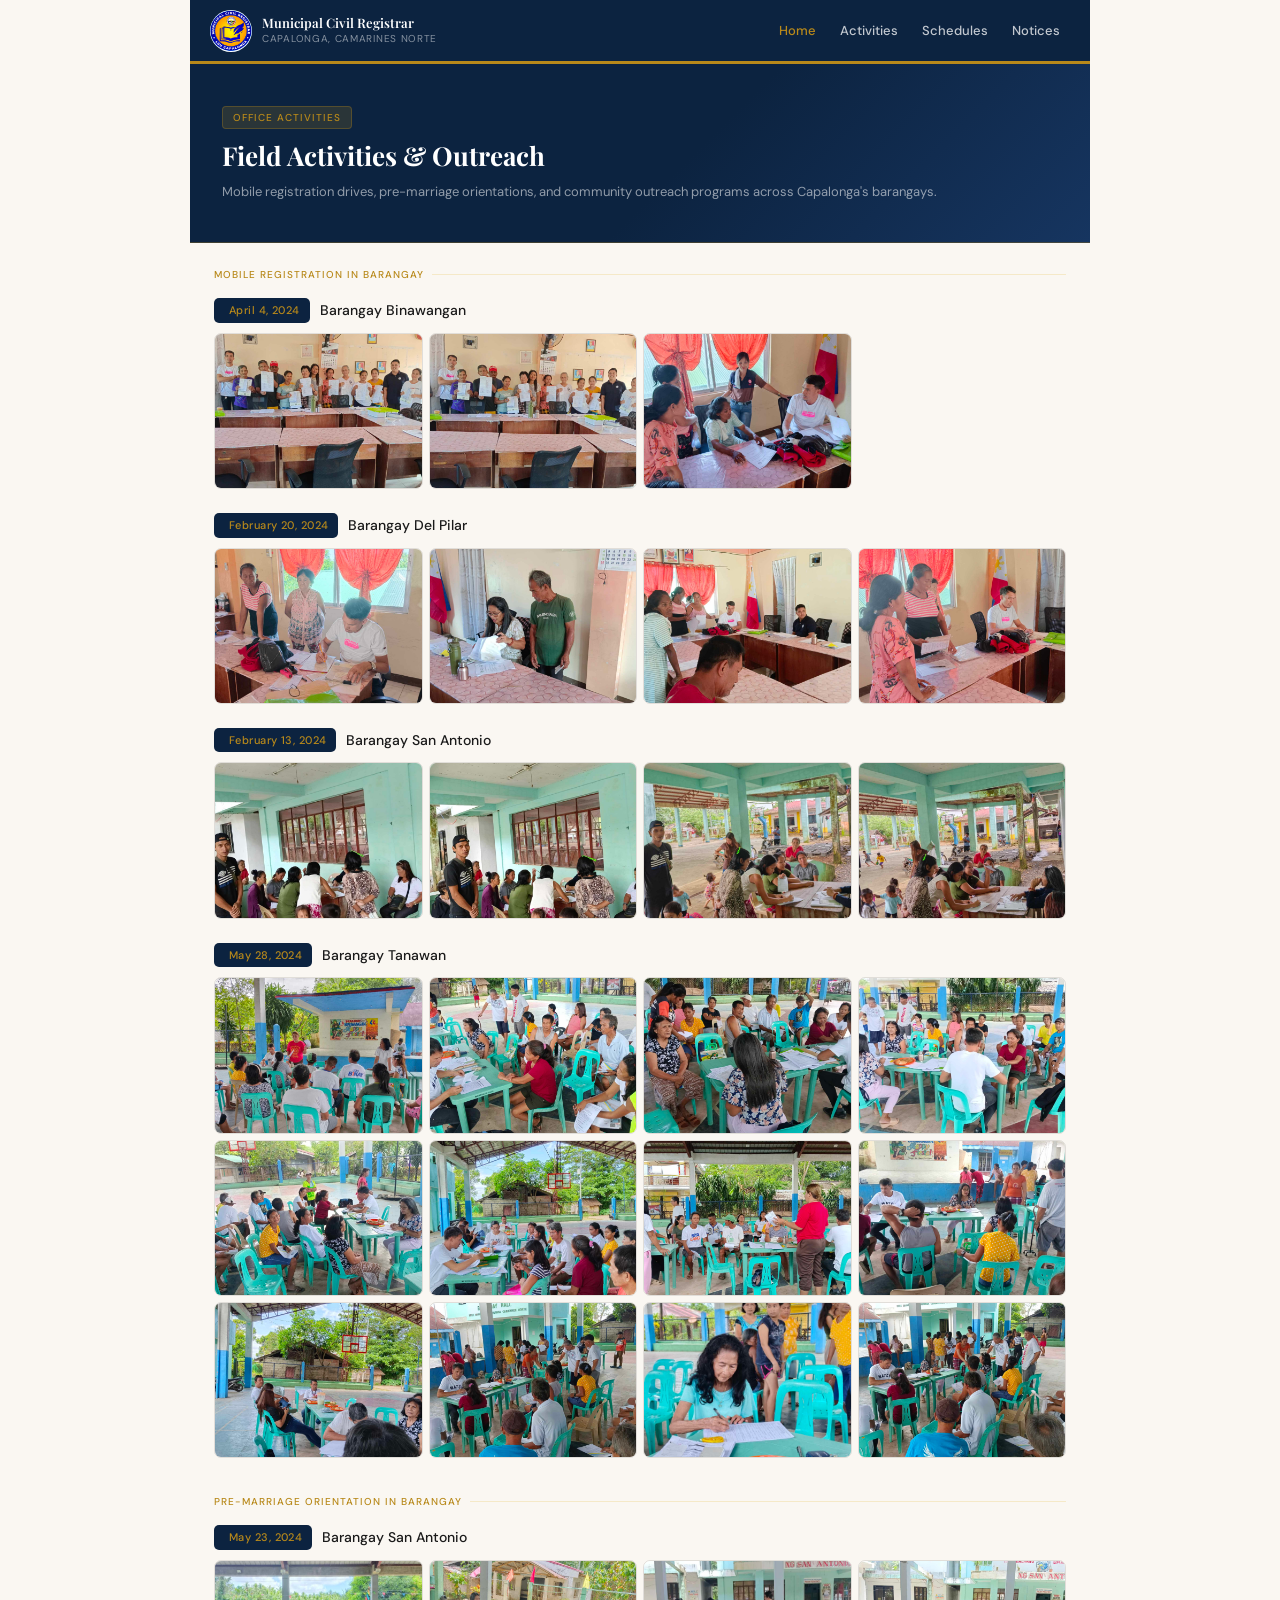
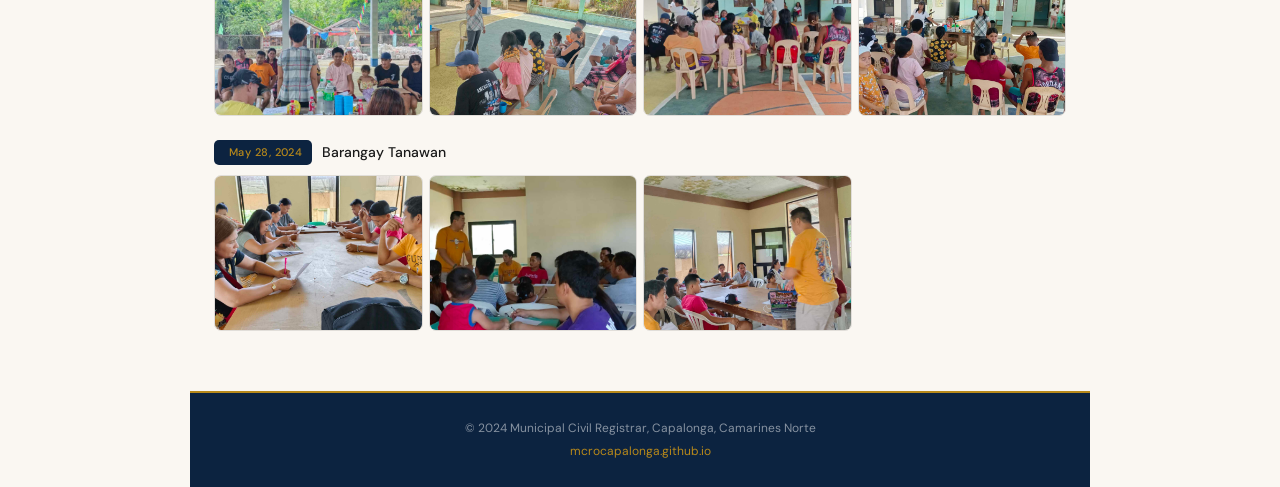
==== commit 673739c1: "Update activities.html fix the code separate the css" ====
--- a/activities.html
+++ b/activities.html
@@ -3,147 +3,18 @@
 <head>
   <meta charset="UTF-8" />
   <meta name="viewport" content="width=device-width, initial-scale=1.0" />
-  <title>Activities — Municipal Civil Registrar</title>
+  <title>Activities — Municipal Civil Registrar, Capalonga</title>
   <link rel="stylesheet" href="https://cdn.jsdelivr.net/npm/@tabler/icons-webfont@latest/tabler-icons.min.css" />
-  <link href="https://fonts.googleapis.com/css2?family=Playfair+Display:wght@600;700&family=DM+Sans:wght@400;500&display=swap" rel="stylesheet" />
-  <style>
-    * { box-sizing: border-box; margin: 0; padding: 0; }
-    :root {
-      --navy: #0C2340; --gold: #B8891A; --gold-light: #F5E9C8;
-      --cream: #FAF7F2; --text: #1A1A1A; --muted: #5A5A5A; --border: rgba(0,0,0,0.1);
-    }
-    body { background: var(--cream); font-family: 'DM Sans', sans-serif; color: var(--text); -webkit-font-smoothing: antialiased; }
-    .site { max-width: 900px; margin: 0 auto; }
-    .header {
-      background: var(--navy); padding: 0 1.25rem;
-      display: flex; align-items: center; justify-content: space-between;
-      border-bottom: 3px solid var(--gold); min-height: 64px;
-      position: relative; z-index: 100;
-    }
-    .header-brand { display: flex; align-items: center; gap: 10px; }
-    .header-logo {
-      width: 40px; height: 40px; background: white; border-radius: 50%;
-      display: flex; align-items: center; justify-content: center;
-      font-family: 'Playfair Display', serif; font-size: 16px; font-weight: 700; color: var(--navy);
-      flex-shrink: 0; overflow: hidden;
-    }
-    .header-logo img { width: 100%; height: 100%; object-fit: cover; }
-    .header-title { font-family: 'Playfair Display', serif; font-size: 13px; font-weight: 600; color: white; line-height: 1.25; }
-    .header-subtitle { font-size: 10px; color: rgba(255,255,255,0.5); letter-spacing: 0.06em; text-transform: uppercase; }
-    .desktop-nav { display: flex; gap: 4px; }
-    .desktop-nav a {
-      color: rgba(255,255,255,0.75); text-decoration: none;
-      font-size: 13px; font-weight: 500; padding: 6px 10px; border-radius: 6px;
-      transition: background 0.15s, color 0.15s;
-    }
-    .desktop-nav a:hover { background: rgba(255,255,255,0.1); color: white; }
-    .desktop-nav a.active { color: var(--gold); }
-    .hamburger {
-      display: none; background: none; border: none; cursor: pointer;
-      color: white; font-size: 24px; padding: 4px; line-height: 1;
-    }
-    .mobile-nav {
-      display: none; flex-direction: column;
-      background: var(--navy); border-top: 1px solid rgba(255,255,255,0.08);
-      position: absolute; top: 100%; left: 0; right: 0; z-index: 99;
-      box-shadow: 0 8px 24px rgba(0,0,0,0.3);
-    }
-    .mobile-nav.open { display: flex; }
-    .mobile-nav a {
-      color: rgba(255,255,255,0.8); text-decoration: none;
-      font-size: 15px; font-weight: 500; padding: 15px 1.25rem;
-      border-bottom: 1px solid rgba(255,255,255,0.06);
-    }
-    .mobile-nav a.active { color: var(--gold); }
-
-    .hero {
-      background: linear-gradient(135deg, #0C2340 60%, #163560);
-      padding: 1.75rem 1.25rem; border-bottom: 1px solid rgba(184,137,26,0.3);
-    }
-    .hero-label {
-      display: inline-block; background: rgba(184,137,26,0.2); color: var(--gold);
-      font-size: 10px; font-weight: 500; letter-spacing: 0.1em; text-transform: uppercase;
-      padding: 3px 9px; border-radius: 4px; margin-bottom: 10px;
-      border: 1px solid rgba(184,137,26,0.3);
-    }
-    .hero h1 { font-family: 'Playfair Display', serif; font-size: 22px; color: white; line-height: 1.3; margin-bottom: 6px; }
-    .hero p { color: rgba(255,255,255,0.55); font-size: 13px; line-height: 1.6; }
-
-    .page-body { padding: 1.25rem; }
-    .section-label {
-      font-size: 10px; font-weight: 500; letter-spacing: 0.1em;
-      text-transform: uppercase; color: var(--gold);
-      margin-bottom: 1.1rem; display: flex; align-items: center; gap: 8px;
-    }
-    .section-label::after { content: ''; flex: 1; height: 1px; background: var(--gold-light); }
-
-    .activity-group { margin-bottom: 2.25rem; }
-    .event-block { margin-bottom: 1.5rem; }
-    .event-header {
-      display: flex; align-items: center; gap: 10px; margin-bottom: 10px;
-      flex-wrap: wrap;
-    }
-    .event-date-badge {
-      background: var(--navy); color: var(--gold);
-      font-size: 11px; font-weight: 500; padding: 4px 10px;
-      border-radius: 5px; white-space: nowrap; letter-spacing: 0.04em;
-      display: flex; align-items: center; gap: 5px;
-    }
-    .event-title { font-size: 14px; font-weight: 500; color: var(--text); }
-
-    .photo-grid {
-      display: grid;
-      grid-template-columns: repeat(auto-fill, minmax(150px, 1fr));
-      gap: 6px;
-    }
-    .photo-grid img {
-      width: 100%; aspect-ratio: 4/3; object-fit: cover;
-      border-radius: 7px; border: 0.5px solid var(--border);
-      cursor: pointer; transition: opacity 0.15s;
-    }
-    .photo-grid img:hover { opacity: 0.85; }
-
-    /* LIGHTBOX */
-    .lightbox {
-      display: none; position: fixed; inset: 0;
-      background: rgba(0,0,0,0.9); z-index: 999;
-      align-items: center; justify-content: center;
-      padding: 1rem;
-    }
-    .lightbox.open { display: flex; }
-    .lightbox img { max-width: 100%; max-height: 90vh; border-radius: 8px; object-fit: contain; }
-    .lightbox-close {
-      position: fixed; top: 1rem; right: 1rem;
-      background: white; border: none; border-radius: 50%;
-      width: 36px; height: 36px; cursor: pointer;
-      display: flex; align-items: center; justify-content: center;
-      font-size: 18px; color: var(--navy);
-    }
-
-    .footer {
-      background: var(--navy); color: rgba(255,255,255,0.5);
-      font-size: 12px; text-align: center; line-height: 1.8;
-      padding: 1.25rem; border-top: 2px solid var(--gold);
-    }
-    .footer a { color: var(--gold); text-decoration: none; }
-
-    @media (max-width: 640px) {
-      .desktop-nav { display: none; }
-      .hamburger { display: block; }
-      .photo-grid { grid-template-columns: repeat(2, 1fr); }
-    }
-    @media (min-width: 641px) {
-      .hamburger { display: none; }
-      .mobile-nav { display: none !important; }
-    }
-  </style>
+  <link rel="stylesheet" href="style.css" />
 </head>
 <body>
 <div class="site">
+
   <header class="header">
     <div class="header-brand">
       <div class="header-logo">
-        <img src="https://mcrocapalonga.github.io/info/resources/mcro inv.png" alt="MCRO Logo" onerror="this.style.display='none';this.parentNode.textContent='CR'" />
+        <img src="mcro_LOGOs.png" alt="MCRO Logo"
+             onerror="this.style.display='none';this.parentNode.textContent='CR'" />
       </div>
       <div>
         <div class="header-title">Municipal Civil Registrar</div>
@@ -151,34 +22,38 @@
       </div>
     </div>
     <nav class="desktop-nav">
-      <a href="index.html">Home</a>
-      <a href="activities.html" class="active">Activities</a>
+      <a href="index.html" class="active">Home</a>
+      <a href="activities.html">Activities</a>
       <a href="schedule.html">Schedules</a>
       <a href="notice.html">Notices</a>
     </nav>
-    <button class="hamburger" onclick="toggleNav()" aria-label="Menu"><i class="ti ti-menu-2"></i></button>
+    <button class="hamburger" onclick="toggleNav()" aria-label="Open menu">
+      <i class="ti ti-menu-2"></i>
+    </button>
   </header>
+
   <nav class="mobile-nav" id="mobileNav">
-    <a href="index.html">🏠 Home</a>
-    <a href="activities.html" class="active">📸 Activities</a>
-    <a href="schedule.html">📅 Schedules</a>
-    <a href="notice.html">📋 Notices</a>
+    <a href="index.html"><i class="ti ti-home"></i>Home</a>
+    <a href="activities.html" class="active"><i class="ti ti-camera"></i>Activities</a>
+    <a href="schedule.html"><i class="ti ti-calendar"></i>Schedules</a>
+    <a href="notice.html"><i class="ti ti-bell"></i>Notices</a>
   </nav>
 
   <div class="hero">
     <div class="hero-label">Office Activities</div>
-    <h1>Field Activities & Outreach</h1>
+    <h1>Field Activities &amp; Outreach</h1>
     <p>Mobile registration drives, pre-marriage orientations, and community outreach programs across Capalonga's barangays.</p>
   </div>
 
   <div class="page-body">
 
+    <!-- MOBILE REGISTRATION -->
     <div class="activity-group">
       <div class="section-label">Mobile Registration in Barangay</div>
 
       <div class="event-block">
         <div class="event-header">
-          <span class="event-date-badge"><i class="ti ti-calendar"></i> April 4, 2024</span>
+          <span class="event-date-badge"><i class="ti ti-calendar"></i>April 4, 2024</span>
           <span class="event-title">Barangay Binawangan</span>
         </div>
         <div class="photo-grid">
@@ -190,7 +65,7 @@
 
       <div class="event-block">
         <div class="event-header">
-          <span class="event-date-badge"><i class="ti ti-calendar"></i> February 20, 2024</span>
+          <span class="event-date-badge"><i class="ti ti-calendar"></i>February 20, 2024</span>
           <span class="event-title">Barangay Del Pilar</span>
         </div>
         <div class="photo-grid">
@@ -203,7 +78,7 @@
 
       <div class="event-block">
         <div class="event-header">
-          <span class="event-date-badge"><i class="ti ti-calendar"></i> February 13, 2024</span>
+          <span class="event-date-badge"><i class="ti ti-calendar"></i>February 13, 2024</span>
           <span class="event-title">Barangay San Antonio</span>
         </div>
         <div class="photo-grid">
@@ -216,7 +91,7 @@
 
       <div class="event-block">
         <div class="event-header">
-          <span class="event-date-badge"><i class="ti ti-calendar"></i> May 28, 2024</span>
+          <span class="event-date-badge"><i class="ti ti-calendar"></i>May 28, 2024</span>
           <span class="event-title">Barangay Tanawan</span>
         </div>
         <div class="photo-grid">
@@ -236,12 +111,13 @@
       </div>
     </div>
 
+    <!-- PRE-MARRIAGE ORIENTATION -->
     <div class="activity-group">
       <div class="section-label">Pre-Marriage Orientation in Barangay</div>
 
       <div class="event-block">
         <div class="event-header">
-          <span class="event-date-badge"><i class="ti ti-calendar"></i> May 23, 2024</span>
+          <span class="event-date-badge"><i class="ti ti-calendar"></i>May 23, 2024</span>
           <span class="event-title">Barangay San Antonio</span>
         </div>
         <div class="photo-grid">
@@ -254,7 +130,7 @@
 
       <div class="event-block">
         <div class="event-header">
-          <span class="event-date-badge"><i class="ti ti-calendar"></i> May 28, 2024</span>
+          <span class="event-date-badge"><i class="ti ti-calendar"></i>May 28, 2024</span>
           <span class="event-title">Barangay Tanawan</span>
         </div>
         <div class="photo-grid">
@@ -265,19 +141,19 @@
       </div>
     </div>
 
+  </div><!-- end page-body -->
+
+  <div class="lightbox" id="lightbox" onclick="closeLightbox()">
+    <button class="lightbox-close" onclick="closeLightbox()"><i class="ti ti-x"></i></button>
+    <img id="lightbox-img" src="" alt="Full photo" onclick="event.stopPropagation()" />
   </div>
 
   <footer class="footer">
     © 2024 Municipal Civil Registrar, Capalonga, Camarines Norte<br>
     <a href="https://mcrocapalonga.github.io/info/">mcrocapalonga.github.io</a>
   </footer>
+
 </div>
-
-<div class="lightbox" id="lightbox" onclick="closeLightbox()">
-  <button class="lightbox-close" onclick="closeLightbox()"><i class="ti ti-x"></i></button>
-  <img id="lightbox-img" src="" alt="Full photo" />
-</div>
-
 <script>
   function toggleNav() { document.getElementById('mobileNav').classList.toggle('open'); }
   function openLightbox(img) {
--- a/style.css
+++ b/style.css
@@ -0,0 +1,396 @@
+/* ============================================
+   MCRO Capalonga — Shared Stylesheet
+   Municipal Civil Registrar, Capalonga
+   ============================================ */
+
+@import url('https://fonts.googleapis.com/css2?family=Playfair+Display:wght@600;700&family=DM+Sans:wght@400;500&display=swap');
+
+/* ===== RESET & ROOT ===== */
+*, *::before, *::after { box-sizing: border-box; margin: 0; padding: 0; }
+:root {
+  --navy:       #0C2340;
+  --navy-mid:   #163560;
+  --gold:       #B8891A;
+  --gold-light: #F5E9C8;
+  --cream:      #FAF7F2;
+  --text:       #1A1A1A;
+  --muted:      #5A5A5A;
+  --border:     rgba(0,0,0,0.1);
+}
+html { scroll-behavior: smooth; }
+body {
+  background: var(--cream);
+  font-family: 'DM Sans', sans-serif;
+  color: var(--text);
+  -webkit-font-smoothing: antialiased;
+  line-height: 1.5;
+}
+img { display: block; max-width: 100%; }
+a { color: inherit; }
+
+/* ===== SITE WRAPPER ===== */
+.site { max-width: 900px; margin: 0 auto; }
+
+/* ===== HEADER ===== */
+.header {
+  background: var(--navy);
+  padding: 0 1.25rem;
+  display: flex;
+  align-items: center;
+  justify-content: space-between;
+  border-bottom: 3px solid var(--gold);
+  min-height: 64px;
+  position: sticky;
+  top: 0;
+  z-index: 200;
+}
+.header-brand { display: flex; align-items: center; gap: 10px; }
+.header-logo {
+  width: 42px; height: 42px;
+  background: white;
+  border-radius: 50%;
+  display: flex; align-items: center; justify-content: center;
+  font-family: 'Playfair Display', serif;
+  font-size: 16px; font-weight: 700; color: var(--navy);
+  flex-shrink: 0; overflow: hidden;
+}
+.header-logo img { width: 100%; height: 100%; object-fit: cover; }
+.header-title {
+  font-family: 'Playfair Display', serif;
+  font-size: 13px; font-weight: 600; color: white; line-height: 1.25;
+}
+.header-subtitle {
+  font-size: 10px; color: rgba(255,255,255,0.5);
+  letter-spacing: 0.07em; text-transform: uppercase;
+}
+
+/* Desktop nav */
+.desktop-nav { display: flex; gap: 4px; }
+.desktop-nav a {
+  color: rgba(255,255,255,0.75);
+  text-decoration: none;
+  font-size: 13px; font-weight: 500;
+  padding: 6px 10px; border-radius: 6px;
+  transition: background 0.15s, color 0.15s;
+}
+.desktop-nav a:hover { background: rgba(255,255,255,0.1); color: white; }
+.desktop-nav a.active { color: var(--gold); }
+
+/* Hamburger button */
+.hamburger {
+  display: none;
+  background: none; border: none; cursor: pointer;
+  color: white; font-size: 26px; padding: 4px; line-height: 1;
+}
+
+/* Mobile nav drawer */
+.mobile-nav {
+  display: none;
+  flex-direction: column;
+  background: var(--navy);
+  border-top: 1px solid rgba(255,255,255,0.08);
+  position: absolute; top: 10%; left: 0; right: 0; z-index: 199;
+  box-shadow: 0 8px 24px rgba(0,0,0,0.35);
+}
+.mobile-nav.open { display: flex; }
+.mobile-nav a {
+  color: rgba(255,255,255,0.82);
+  text-decoration: none;
+  font-size: 15px; font-weight: 500;
+  padding: 15px 1.5rem;
+  border-bottom: 1px solid rgba(255,255,255,0.07);
+  display: flex; align-items: center; gap: 10px;
+  transition: background 0.12s;
+}
+.mobile-nav a:hover { background: rgba(255,255,255,0.06); }
+.mobile-nav a.active { color: var(--gold); }
+
+/* ===== HERO ===== */
+.hero {
+  background: linear-gradient(135deg, var(--navy) 55%, var(--navy-mid));
+  padding: 2rem 1.25rem;
+  border-bottom: 1px solid rgba(184,137,26,0.3);
+}
+.hero-label {
+  display: inline-block;
+  background: rgba(184,137,26,0.18); color: var(--gold);
+  font-size: 10px; font-weight: 500;
+  letter-spacing: 0.1em; text-transform: uppercase;
+  padding: 3px 10px; border-radius: 4px;
+  border: 1px solid rgba(184,137,26,0.3);
+  margin-bottom: 10px;
+}
+.hero h1 {
+  font-family: 'Playfair Display', serif;
+  font-size: 22px; color: white; line-height: 1.3; margin-bottom: 8px;
+}
+.hero p { color: rgba(255,255,255,0.55); font-size: 13px; line-height: 1.65; }
+
+/* ===== SECTION LABEL ===== */
+.section-label {
+  font-size: 10px; font-weight: 500;
+  letter-spacing: 0.1em; text-transform: uppercase;
+  color: var(--gold);
+  margin-bottom: 1rem;
+  display: flex; align-items: center; gap: 8px;
+}
+.section-label::after { content: ''; flex: 1; height: 1px; background: var(--gold-light); }
+
+/* ===== FOOTER ===== */
+.footer {
+  background: var(--navy); color: rgba(255,255,255,0.5);
+  font-size: 12px; text-align: center; line-height: 1.9;
+  padding: 1.5rem 1.25rem; border-top: 2px solid var(--gold);
+}
+.footer a { color: var(--gold); text-decoration: none; }
+
+/* ============================================
+   HOME PAGE
+   ============================================ */
+.main {
+  padding: 1.25rem;
+  display: grid;
+  grid-template-columns: 1fr 280px;
+  gap: 1.25rem;
+}
+
+/* News cards */
+.news-feed { display: flex; flex-direction: column; gap: 0.875rem; }
+.news-card {
+  background: white; border-radius: 10px;
+  border: 0.5px solid var(--border); overflow: hidden;
+  transition: border-color 0.15s;
+}
+.news-card:hover { border-color: rgba(184,137,26,0.35); }
+.news-card-inner { padding: 1.1rem; }
+.news-tag {
+  display: inline-block;
+  font-size: 10px; font-weight: 600;
+  letter-spacing: 0.07em; text-transform: uppercase;
+  padding: 2px 7px; border-radius: 4px; margin-bottom: 8px;
+}
+.tag-alert   { background: #FEF3C7; color: #92400E; }
+.tag-welfare { background: #D1FAE5; color: #065F46; }
+.tag-update  { background: #DBEAFE; color: #1E40AF; }
+.tag-activity{ background: #EDE9FE; color: #5B21B6; }
+.news-card h2 {
+  font-family: 'Playfair Display', serif;
+  font-size: 16px; font-weight: 600; color: var(--navy);
+  line-height: 1.4; margin-bottom: 6px;
+}
+.news-card p { font-size: 13px; color: var(--muted); line-height: 1.65; margin-bottom: 10px; }
+.news-meta {
+  display: flex; align-items: center; justify-content: space-between;
+  border-top: 0.5px solid var(--border); padding-top: 8px;
+}
+.news-date { font-size: 11px; color: #9A9A9A; }
+.news-link {
+  font-size: 12px; font-weight: 500; color: var(--navy);
+  text-decoration: none;
+  border-bottom: 1px solid var(--navy); padding-bottom: 1px;
+  transition: color 0.15s, border-color 0.15s;
+}
+.news-link:hover { color: var(--gold); border-color: var(--gold); }
+
+/* Sidebar */
+.sidebar { display: flex; flex-direction: column; gap: 0.875rem; }
+.sidebar-card {
+  background: white; border-radius: 10px;
+  border: 0.5px solid var(--border); padding: 1.1rem;
+}
+.sidebar-card h3 {
+  font-family: 'Playfair Display', serif;
+  font-size: 14px; color: var(--navy); font-weight: 600; margin-bottom: 0.65rem;
+}
+.notice-box {
+  background: #FFFBEB; border: 1px solid #FDE68A;
+  border-radius: 8px; padding: 0.9rem;
+  font-size: 13px; color: #78350F; line-height: 1.6;
+}
+.notice-box strong {
+  display: block; margin-bottom: 4px;
+  font-size: 11px; letter-spacing: 0.05em; text-transform: uppercase;
+}
+.quick-links { display: flex; flex-direction: column; gap: 3px; }
+.quick-link {
+  display: flex; align-items: center; gap: 8px;
+  padding: 8px 9px; border-radius: 7px;
+  text-decoration: none; color: var(--text); font-size: 13px;
+  border: 0.5px solid transparent;
+  transition: background 0.12s, border-color 0.12s;
+}
+.quick-link:hover { background: var(--gold-light); border-color: rgba(184,137,26,0.25); color: var(--navy); }
+.quick-link i { color: var(--gold); font-size: 16px; flex-shrink: 0; }
+.contact-rows { display: flex; flex-direction: column; gap: 8px; }
+.contact-row { display: flex; align-items: flex-start; gap: 8px; font-size: 13px; color: var(--muted); }
+.contact-row i { color: var(--gold); font-size: 15px; margin-top: 1px; flex-shrink: 0; }
+
+/* ============================================
+   ACTIVITIES PAGE
+   ============================================ */
+.page-body { padding: 1.25rem; }
+.activity-group { margin-bottom: 2.25rem; }
+.event-block { margin-bottom: 1.5rem; }
+.event-header {
+  display: flex; align-items: center; gap: 10px;
+  margin-bottom: 10px; flex-wrap: wrap;
+}
+.event-date-badge {
+  background: var(--navy); color: var(--gold);
+  font-size: 11px; font-weight: 500;
+  padding: 4px 10px; border-radius: 5px;
+  white-space: nowrap; letter-spacing: 0.04em;
+  display: flex; align-items: center; gap: 5px;
+}
+.event-title { font-size: 14px; font-weight: 500; color: var(--text); }
+.photo-grid {
+  display: grid;
+  grid-template-columns: repeat(auto-fill, minmax(150px, 1fr));
+  gap: 6px;
+}
+.photo-grid img {
+  width: 100%; aspect-ratio: 4/3; object-fit: cover;
+  border-radius: 7px; border: 0.5px solid var(--border);
+  cursor: pointer; transition: opacity 0.15s;
+}
+.photo-grid img:hover { opacity: 0.82; }
+
+/* ============================================
+   SCHEDULE PAGE
+   ============================================ */
+.schedule-list { display: flex; flex-direction: column; gap: 0.875rem; max-width: 680px; }
+.schedule-card {
+  background: white; border-radius: 10px;
+  border: 0.5px solid var(--border);
+  display: flex; overflow: hidden;
+}
+.schedule-card.holiday { border-left: 4px solid #EF4444; }
+.schedule-card.event   { border-left: 4px solid var(--gold); }
+.schedule-card.office  { border-left: 4px solid #22C55E; }
+.date-col {
+  background: var(--navy); color: white;
+  min-width: 76px; padding: 1rem 0.75rem;
+  display: flex; flex-direction: column;
+  align-items: center; justify-content: center;
+  flex-shrink: 0; text-align: center;
+}
+.date-num {
+  font-family: 'Playfair Display', serif;
+  font-size: 30px; font-weight: 700; color: var(--gold); line-height: 1;
+}
+.date-month { font-size: 11px; text-transform: uppercase; letter-spacing: 0.08em; color: rgba(255,255,255,0.5); margin-top: 2px; }
+.date-day   { font-size: 10px; text-transform: uppercase; letter-spacing: 0.06em; color: rgba(255,255,255,0.35); margin-top: 1px; }
+.card-body  { padding: 0.9rem 1.1rem; flex: 1; min-width: 0; }
+.card-body h3 {
+  font-family: 'Playfair Display', serif;
+  font-size: 15px; font-weight: 600; color: var(--navy); margin-bottom: 5px;
+}
+.card-body p { font-size: 13px; color: var(--muted); line-height: 1.6; }
+.card-meta {
+  display: flex; align-items: center; gap: 6px;
+  margin-top: 8px; font-size: 12px; color: #9A9A9A;
+}
+.card-meta i { font-size: 14px; }
+.card-link {
+  font-size: 12px; font-weight: 500; color: var(--navy);
+  text-decoration: none; border-bottom: 1px solid var(--navy);
+}
+.card-link:hover { color: var(--gold); border-color: var(--gold); }
+.type-badge {
+  display: inline-block;
+  font-size: 10px; font-weight: 600;
+  letter-spacing: 0.07em; text-transform: uppercase;
+  padding: 2px 7px; border-radius: 4px; margin-bottom: 6px;
+}
+.badge-holiday { background: #FEE2E2; color: #991B1B; }
+.badge-event   { background: var(--gold-light); color: #78350F; }
+.badge-office  { background: #DCFCE7; color: #14532D; }
+
+/* ============================================
+   NOTICE PAGE
+   ============================================ */
+.notice-grid {
+  display: grid;
+  grid-template-columns: repeat(auto-fill, minmax(180px, 1fr));
+  gap: 0.875rem;
+}
+.notice-card {
+  background: white; border-radius: 10px;
+  border: 0.5px solid var(--border); overflow: hidden;
+  cursor: pointer;
+  transition: border-color 0.15s, transform 0.15s;
+}
+.notice-card:hover { border-color: rgba(184,137,26,0.4); transform: translateY(-2px); }
+.notice-card img { width: 100%; aspect-ratio: 3/4; object-fit: cover; }
+.notice-card-foot {
+  padding: 8px 10px;
+  display: flex; align-items: center; justify-content: space-between;
+}
+.notice-date { font-size: 11.5px; color: var(--muted); font-weight: 500; }
+.notice-type {
+  font-size: 10px; font-weight: 600; letter-spacing: 0.06em; text-transform: uppercase;
+  padding: 2px 7px; border-radius: 4px;
+  background: var(--gold-light); color: #78350F;
+}
+
+/* ============================================
+   LIGHTBOX (Activities + Notice)
+   ============================================ */
+.lightbox {
+  display: none; position: fixed; inset: 0;
+  background: rgba(0,0,0,0.9); z-index: 999;
+  align-items: center; justify-content: center;
+  padding: 1rem;
+}
+.lightbox.open { display: flex; }
+.lightbox img { max-width: 100%; max-height: 90vh; border-radius: 8px; object-fit: contain; }
+.lightbox-close {
+  position: fixed; top: 1rem; right: 1rem;
+  background: white; border: none; border-radius: 50%;
+  width: 38px; height: 38px; cursor: pointer;
+  display: flex; align-items: center; justify-content: center;
+  font-size: 18px; color: var(--navy); box-shadow: 0 2px 8px rgba(0,0,0,0.3);
+}
+
+/* ============================================
+   RESPONSIVE — MOBILE FIRST
+   ============================================ */
+@media (max-width: 640px) {
+  /* Header */
+  .header { position: sticky; }
+  .desktop-nav { display: none; }
+  .hamburger { display: block; }
+  #mobileNav {position: fixed;}
+  .hero{position: relative;}
+
+  /* Hero */
+  .hero h1 { font-size: 20px; }
+
+  /* Home layout — stack sidebar below feed */
+  .main { grid-template-columns: 1fr; padding: 1rem; }
+  .sidebar { display: contents; }
+  /* Pull urgent notice above news feed */
+  .sidebar .sidebar-card:first-child { order: -1; }
+
+  /* Photo grid: 2 columns on phone */
+  .photo-grid { grid-template-columns: repeat(2, 1fr); }
+
+  /* Notice grid: 2 columns */
+  .notice-grid { grid-template-columns: repeat(2, 1fr); }
+
+  /* Schedule card: tighter */
+  .date-col { min-width: 64px; }
+  .date-num { font-size: 24px; }
+  .card-body { padding: 0.75rem; }
+  .card-body h3 { font-size: 14px; }
+}
+
+@media (min-width: 641px) {
+  .hamburger { display: none !important; }
+  .mobile-nav { display: none !important; }
+  .main { padding: 1.5rem; }
+  .page-body { padding: 1.5rem; }
+  .hero { padding: 2.5rem 2rem; }
+  .hero h1 { font-size: 26px; }
+  .photo-grid { grid-template-columns: repeat(auto-fill, minmax(170px, 1fr)); }
+}
